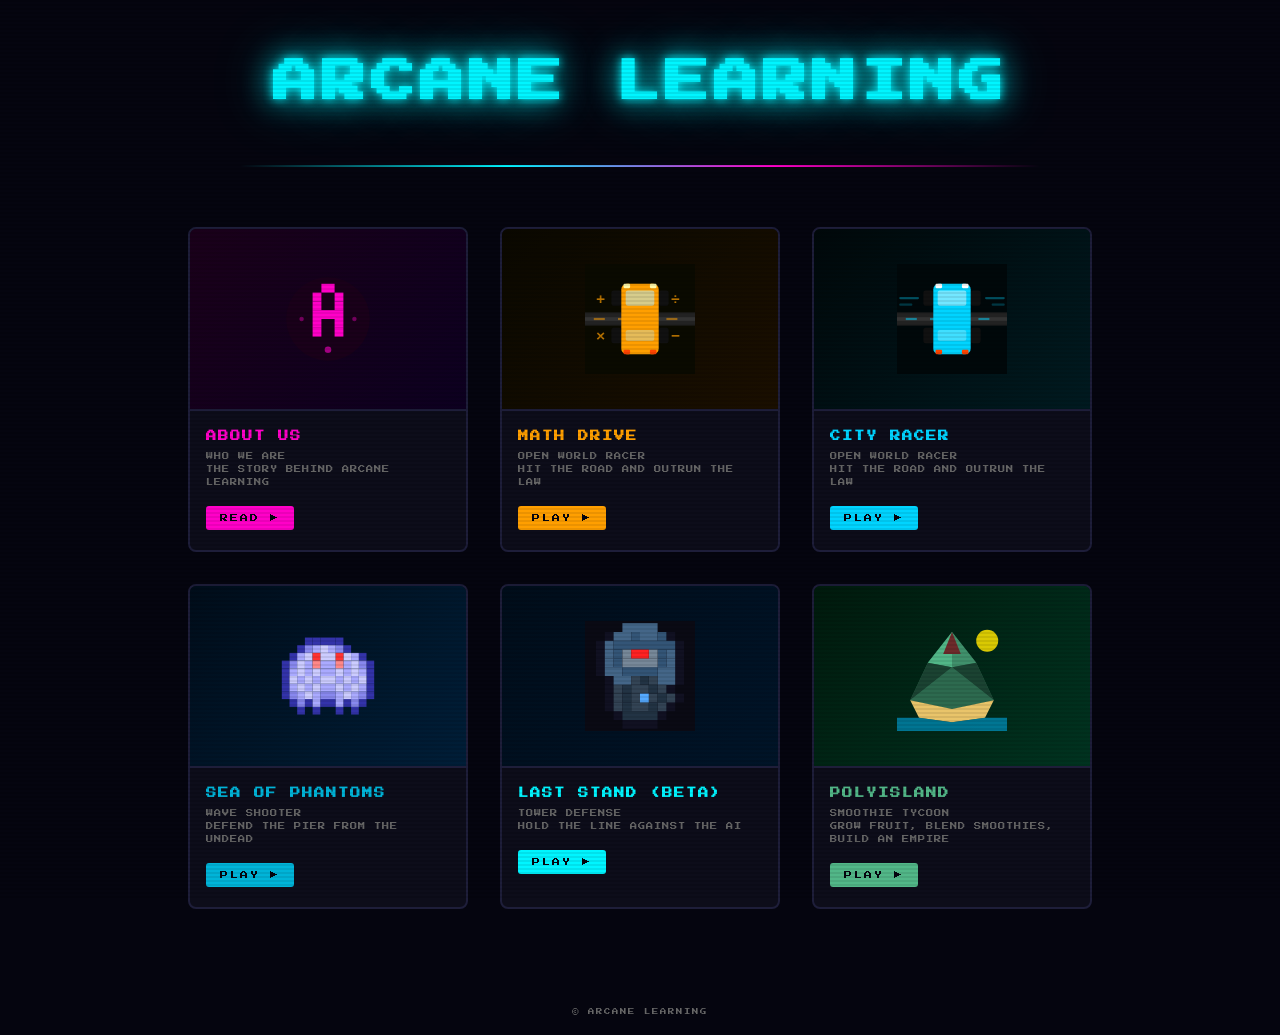
==== index.html @ df48f8d6 "Add City Racer duplicate at play/racer.html with cyan card on homepage Co-Authored-By: Claude Sonnet" ====
<!DOCTYPE html>
<html lang="en">
<head>
  <meta charset="UTF-8">
  <meta name="viewport" content="width=device-width, initial-scale=1.0">
  <title>Arcane Learning</title>
  <link rel="stylesheet" href="css/style.css">
</head>
<body>

  <header>
    <h1 class="site-title">ARCANE LEARNING</h1>
  </header>

  <div class="divider"></div>

  <main class="game-grid">

    <!-- About Us -->
    <a href="about/index.html" class="game-card about-us">
      <div class="card-icon">
        <svg viewBox="0 0 100 100" fill="none" xmlns="http://www.w3.org/2000/svg">
          <!-- star burst background -->
          <circle cx="50" cy="50" r="38" fill="#1a001a"/>
          <!-- pixel A icon -->
          <g fill="#ff00c8">
            <rect x="44" y="18" width="12" height="8"/>
            <rect x="36" y="26" width="8" height="8"/>
            <rect x="56" y="26" width="8" height="8"/>
            <rect x="36" y="34" width="8" height="8"/>
            <rect x="56" y="34" width="8" height="8"/>
            <rect x="36" y="42" width="28" height="8"/>
            <rect x="36" y="50" width="8" height="8"/>
            <rect x="56" y="50" width="8" height="8"/>
            <rect x="36" y="58" width="8" height="8"/>
            <rect x="56" y="58" width="8" height="8"/>
          </g>
          <!-- glow dots -->
          <circle cx="50" cy="78" r="3" fill="#ff00c8" opacity="0.6"/>
          <circle cx="26" cy="50" r="2" fill="#ff00c8" opacity="0.4"/>
          <circle cx="74" cy="50" r="2" fill="#ff00c8" opacity="0.4"/>
        </svg>
      </div>
      <div class="card-info">
        <h2 class="card-title">ABOUT US</h2>
        <p class="card-desc">WHO WE ARE<br>THE STORY BEHIND ARCANE LEARNING</p>
        <span class="play-btn">READ ▶</span>
      </div>
    </a>

    <!-- Math Drive -->
    <a href="ixl/math-drive.html" class="game-card math-drive">
      <div class="card-icon">
        <svg viewBox="0 0 100 100" fill="none" xmlns="http://www.w3.org/2000/svg">
          <!-- dark bg -->
          <rect width="100" height="100" fill="#0a0a00"/>
          <!-- road strip -->
          <rect x="0" y="44" width="100" height="12" fill="#222"/>
          <rect x="0" y="48" width="100" height="4" fill="#333"/>
          <!-- dashes -->
          <rect x="8"  y="49" width="10" height="2" fill="#ff9f00" opacity="0.5"/>
          <rect x="30" y="49" width="10" height="2" fill="#ff9f00" opacity="0.5"/>
          <rect x="52" y="49" width="10" height="2" fill="#ff9f00" opacity="0.5"/>
          <rect x="74" y="49" width="10" height="2" fill="#ff9f00" opacity="0.5"/>
          <!-- car shadow -->
          <rect x="37" y="22" width="28" height="52" rx="5" fill="black" opacity="0.3"/>
          <!-- wheels -->
          <rect x="24" y="24" width="9" height="14" rx="2" fill="#111"/>
          <rect x="67" y="24" width="9" height="14" rx="2" fill="#111"/>
          <rect x="24" y="58" width="9" height="14" rx="2" fill="#111"/>
          <rect x="67" y="58" width="9" height="14" rx="2" fill="#111"/>
          <!-- car body -->
          <rect x="33" y="18" width="34" height="64" rx="5" fill="#ff9f00"/>
          <!-- windshields -->
          <rect x="37" y="24" width="26" height="14" rx="2" fill="rgba(180,240,255,0.55)"/>
          <rect x="37" y="60" width="26" height="10" rx="2" fill="rgba(180,240,255,0.35)"/>
          <!-- headlights -->
          <rect x="35" y="18" width="6" height="4" rx="1" fill="#fff9aa"/>
          <rect x="59" y="18" width="6" height="4" rx="1" fill="#fff9aa"/>
          <!-- taillights -->
          <rect x="35" y="78" width="6" height="4" rx="1" fill="#ff4400"/>
          <rect x="59" y="78" width="6" height="4" rx="1" fill="#ff4400"/>
          <!-- math symbols -->
          <text x="10" y="36" font-size="14" fill="#ff9f00" opacity="0.7" font-family="monospace" font-weight="bold">+</text>
          <text x="78" y="36" font-size="14" fill="#ff9f00" opacity="0.7" font-family="monospace" font-weight="bold">÷</text>
          <text x="10" y="70" font-size="14" fill="#ff9f00" opacity="0.7" font-family="monospace" font-weight="bold">×</text>
          <text x="78" y="70" font-size="14" fill="#ff9f00" opacity="0.7" font-family="monospace" font-weight="bold">−</text>
        </svg>
      </div>
      <div class="card-info">
        <h2 class="card-title">MATH DRIVE</h2>
        <p class="card-desc">OPEN WORLD RACER<br>HIT THE ROAD AND OUTRUN THE LAW</p>
        <span class="play-btn">PLAY ▶</span>
      </div>
    </a>

    <!-- City Racer -->
    <a href="play/racer.html" class="game-card city-racer">
      <div class="card-icon">
        <svg viewBox="0 0 100 100" fill="none" xmlns="http://www.w3.org/2000/svg">
          <!-- dark bg -->
          <rect width="100" height="100" fill="#00080a"/>
          <!-- road strip -->
          <rect x="0" y="44" width="100" height="12" fill="#222"/>
          <rect x="0" y="48" width="100" height="4" fill="#333"/>
          <!-- dashes -->
          <rect x="8"  y="49" width="10" height="2" fill="#00d4ff" opacity="0.5"/>
          <rect x="30" y="49" width="10" height="2" fill="#00d4ff" opacity="0.5"/>
          <rect x="52" y="49" width="10" height="2" fill="#00d4ff" opacity="0.5"/>
          <rect x="74" y="49" width="10" height="2" fill="#00d4ff" opacity="0.5"/>
          <!-- car shadow -->
          <rect x="37" y="22" width="28" height="52" rx="5" fill="black" opacity="0.3"/>
          <!-- wheels -->
          <rect x="24" y="24" width="9" height="14" rx="2" fill="#111"/>
          <rect x="67" y="24" width="9" height="14" rx="2" fill="#111"/>
          <rect x="24" y="58" width="9" height="14" rx="2" fill="#111"/>
          <rect x="67" y="58" width="9" height="14" rx="2" fill="#111"/>
          <!-- car body -->
          <rect x="33" y="18" width="34" height="64" rx="5" fill="#00d4ff"/>
          <!-- windshields -->
          <rect x="37" y="24" width="26" height="14" rx="2" fill="rgba(255,255,255,0.45)"/>
          <rect x="37" y="60" width="26" height="10" rx="2" fill="rgba(255,255,255,0.25)"/>
          <!-- headlights -->
          <rect x="35" y="18" width="6" height="4" rx="1" fill="#ffffff"/>
          <rect x="59" y="18" width="6" height="4" rx="1" fill="#ffffff"/>
          <!-- taillights -->
          <rect x="35" y="78" width="6" height="4" rx="1" fill="#ff4400"/>
          <rect x="59" y="78" width="6" height="4" rx="1" fill="#ff4400"/>
          <!-- speed lines -->
          <rect x="2"  y="30" width="18" height="2" rx="1" fill="#00d4ff" opacity="0.35"/>
          <rect x="2"  y="36" width="12" height="2" rx="1" fill="#00d4ff" opacity="0.25"/>
          <rect x="80" y="30" width="18" height="2" rx="1" fill="#00d4ff" opacity="0.35"/>
          <rect x="86" y="36" width="12" height="2" rx="1" fill="#00d4ff" opacity="0.25"/>
        </svg>
      </div>
      <div class="card-info">
        <h2 class="card-title">CITY RACER</h2>
        <p class="card-desc">OPEN WORLD RACER<br>HIT THE ROAD AND OUTRUN THE LAW</p>
        <span class="play-btn">PLAY ▶</span>
      </div>
    </a>

    <!-- Sea of Phantoms -->
    <a href="games/sea-of-phantoms.html" class="game-card sea-of-phantoms">
      <div class="card-icon">
        <!-- PHANT pixel sprite from seaOfPhantoms.txt — 7px/pixel, origin (8,15) -->
        <svg viewBox="0 0 100 100" fill="none" xmlns="http://www.w3.org/2000/svg">
          <!-- GK #3333aa -->
          <g fill="#3333aa">
            <rect x="29" y="15" width="7" height="7"/><rect x="36" y="15" width="7" height="7"/><rect x="43" y="15" width="7" height="7"/><rect x="50" y="15" width="7" height="7"/><rect x="57" y="15" width="7" height="7"/>
            <rect x="22" y="22" width="7" height="7"/><rect x="64" y="22" width="7" height="7"/>
            <rect x="15" y="29" width="7" height="7"/><rect x="78" y="29" width="7" height="7"/>
            <rect x="8"  y="36" width="7" height="7"/><rect x="85" y="36" width="7" height="7"/>
            <rect x="8"  y="43" width="7" height="7"/><rect x="85" y="43" width="7" height="7"/>
            <rect x="8"  y="50" width="7" height="7"/><rect x="85" y="50" width="7" height="7"/>
            <rect x="8"  y="57" width="7" height="7"/><rect x="85" y="57" width="7" height="7"/>
            <rect x="8"  y="64" width="7" height="7"/><rect x="85" y="64" width="7" height="7"/>
            <rect x="15" y="71" width="7" height="7"/><rect x="29" y="71" width="7" height="7"/><rect x="43" y="71" width="7" height="7"/><rect x="50" y="71" width="7" height="7"/><rect x="64" y="71" width="7" height="7"/><rect x="78" y="71" width="7" height="7"/>
            <rect x="22" y="78" width="7" height="7"/><rect x="36" y="78" width="7" height="7"/><rect x="57" y="78" width="7" height="7"/><rect x="71" y="78" width="7" height="7"/>
          </g>
          <!-- GP #8888ee -->
          <g fill="#8888ee">
            <rect x="29" y="22" width="7" height="7"/><rect x="57" y="22" width="7" height="7"/>
            <rect x="15" y="36" width="7" height="7"/><rect x="78" y="36" width="7" height="7"/>
            <rect x="15" y="64" width="7" height="7"/><rect x="43" y="64" width="7" height="7"/><rect x="50" y="64" width="7" height="7"/><rect x="78" y="64" width="7" height="7"/>
            <rect x="22" y="71" width="7" height="7"/><rect x="71" y="71" width="7" height="7"/>
          </g>
          <!-- GP2 #aaaaff -->
          <g fill="#aaaaff">
            <rect x="36" y="22" width="7" height="7"/><rect x="50" y="22" width="7" height="7"/>
            <rect x="22" y="29" width="7" height="7"/><rect x="71" y="29" width="7" height="7"/>
            <rect x="29" y="36" width="7" height="7"/><rect x="43" y="36" width="7" height="7"/><rect x="50" y="36" width="7" height="7"/><rect x="64" y="36" width="7" height="7"/>
            <rect x="15" y="43" width="7" height="7"/><rect x="29" y="43" width="7" height="7"/><rect x="43" y="43" width="7" height="7"/><rect x="50" y="43" width="7" height="7"/><rect x="64" y="43" width="7" height="7"/><rect x="78" y="43" width="7" height="7"/>
            <rect x="22" y="50" width="7" height="7"/><rect x="36" y="50" width="7" height="7"/><rect x="57" y="50" width="7" height="7"/><rect x="71" y="50" width="7" height="7"/>
            <rect x="15" y="57" width="7" height="7"/><rect x="29" y="57" width="7" height="7"/><rect x="43" y="57" width="7" height="7"/><rect x="50" y="57" width="7" height="7"/><rect x="64" y="57" width="7" height="7"/><rect x="78" y="57" width="7" height="7"/>
            <rect x="22" y="64" width="7" height="7"/><rect x="36" y="64" width="7" height="7"/><rect x="57" y="64" width="7" height="7"/><rect x="71" y="64" width="7" height="7"/>
            <rect x="36" y="71" width="7" height="7"/><rect x="57" y="71" width="7" height="7"/>
          </g>
          <!-- GP3 #ccccff -->
          <g fill="#ccccff">
            <rect x="43" y="22" width="7" height="7"/>
            <rect x="29" y="29" width="7" height="7"/><rect x="43" y="29" width="7" height="7"/><rect x="50" y="29" width="7" height="7"/><rect x="64" y="29" width="7" height="7"/>
            <rect x="22" y="36" width="7" height="7"/><rect x="71" y="36" width="7" height="7"/>
            <rect x="22" y="43" width="7" height="7"/><rect x="36" y="43" width="7" height="7"/><rect x="57" y="43" width="7" height="7"/><rect x="71" y="43" width="7" height="7"/>
            <rect x="15" y="50" width="7" height="7"/><rect x="29" y="50" width="7" height="7"/><rect x="43" y="50" width="7" height="7"/><rect x="50" y="50" width="7" height="7"/><rect x="64" y="50" width="7" height="7"/><rect x="78" y="50" width="7" height="7"/>
            <rect x="22" y="57" width="7" height="7"/><rect x="36" y="57" width="7" height="7"/><rect x="57" y="57" width="7" height="7"/><rect x="71" y="57" width="7" height="7"/>
            <rect x="29" y="64" width="7" height="7"/><rect x="64" y="64" width="7" height="7"/>
          </g>
          <!-- GE #ff3333 (eyes) -->
          <g fill="#ff3333">
            <rect x="36" y="29" width="7" height="7"/><rect x="57" y="29" width="7" height="7"/>
          </g>
          <!-- GE2 #ff8888 (eye glow) -->
          <g fill="#ff8888">
            <rect x="36" y="36" width="7" height="7"/><rect x="57" y="36" width="7" height="7"/>
          </g>
        </svg>
      </div>
      <div class="card-info">
        <h2 class="card-title">SEA OF PHANTOMS</h2>
        <p class="card-desc">WAVE SHOOTER<br>DEFEND THE PIER FROM THE UNDEAD</p>
        <span class="play-btn">PLAY ▶</span>
      </div>
    </a>

    <!-- Last Stand -->
    <a href="games/last-stand.html" class="game-card last-stand">
      <div class="card-icon">
        <svg viewBox="0 0 100 100" fill="none" xmlns="http://www.w3.org/2000/svg">
          <rect width="100" height="100" fill="#0a0a14"/>
          <!-- grunt pixel art: 12x12 grid at 8px/pixel, origin (2,2) -->
          <!-- O: dark outline #111122 -->
          <rect x="18" y="10" width="8" height="8" fill="#111122"/>
          <rect x="74" y="10" width="8" height="8" fill="#111122"/>
          <rect x="10" y="18" width="8" height="8" fill="#111122"/>
          <rect x="82" y="18" width="8" height="8" fill="#111122"/>
          <rect x="10" y="26" width="8" height="8" fill="#111122"/>
          <rect x="82" y="26" width="8" height="8" fill="#111122"/>
          <rect x="10" y="34" width="8" height="8" fill="#111122"/>
          <rect x="82" y="34" width="8" height="8" fill="#111122"/>
          <rect x="10" y="42" width="8" height="8" fill="#111122"/>
          <rect x="82" y="42" width="8" height="8" fill="#111122"/>
          <rect x="18" y="50" width="8" height="8" fill="#111122"/>
          <rect x="82" y="50" width="8" height="8" fill="#111122"/>
          <rect x="18" y="58" width="8" height="8" fill="#111122"/>
          <rect x="74" y="58" width="8" height="8" fill="#111122"/>
          <rect x="18" y="66" width="8" height="8" fill="#111122"/>
          <rect x="82" y="66" width="8" height="8" fill="#111122"/>
          <rect x="18" y="74" width="8" height="8" fill="#111122"/>
          <rect x="74" y="74" width="8" height="8" fill="#111122"/>
          <rect x="26" y="82" width="8" height="8" fill="#111122"/>
          <rect x="66" y="82" width="8" height="8" fill="#111122"/>
          <rect x="34" y="90" width="32" height="8" fill="#111122"/>
          <!-- H: steel blue #446688 -->
          <rect x="34" y="2"  width="32" height="8" fill="#446688"/>
          <rect x="26" y="10" width="16" height="8" fill="#446688"/>
          <rect x="50" y="10" width="16" height="8" fill="#446688"/>
          <rect x="18" y="18" width="8"  height="8" fill="#446688"/>
          <rect x="18" y="26" width="8"  height="8" fill="#446688"/>
          <rect x="74" y="26" width="8"  height="8" fill="#446688"/>
          <rect x="18" y="34" width="8"  height="8" fill="#446688"/>
          <rect x="74" y="34" width="8"  height="8" fill="#446688"/>
          <rect x="18" y="42" width="16" height="8" fill="#446688"/>
          <rect x="66" y="42" width="16" height="8" fill="#446688"/>
          <rect x="26" y="50" width="16" height="8" fill="#446688"/>
          <rect x="66" y="50" width="16" height="8" fill="#446688"/>
          <!-- h: dark steel #335577 -->
          <rect x="42" y="10" width="8"  height="8" fill="#335577"/>
          <rect x="66" y="10" width="8"  height="8" fill="#335577"/>
          <rect x="26" y="18" width="56" height="8" fill="#335577"/>
          <rect x="26" y="26" width="8"  height="8" fill="#335577"/>
          <rect x="66" y="26" width="8"  height="8" fill="#335577"/>
          <rect x="26" y="34" width="8"  height="8" fill="#335577"/>
          <rect x="66" y="34" width="8"  height="8" fill="#335577"/>
          <rect x="34" y="42" width="32" height="8" fill="#335577"/>
          <!-- M: gray faceplate #778899 -->
          <rect x="34" y="26" width="8"  height="8" fill="#778899"/>
          <rect x="58" y="26" width="8"  height="8" fill="#778899"/>
          <rect x="34" y="34" width="32" height="8" fill="#778899"/>
          <!-- E: red eyes #ff2222 -->
          <rect x="42" y="26" width="16" height="8" fill="#ff2222"/>
          <!-- B: dark blue body #334455 -->
          <rect x="42" y="50" width="8"  height="8" fill="#334455"/>
          <rect x="58" y="50" width="8"  height="8" fill="#334455"/>
          <rect x="26" y="58" width="8"  height="8" fill="#334455"/>
          <rect x="42" y="58" width="16" height="8" fill="#334455"/>
          <rect x="66" y="58" width="8"  height="8" fill="#334455"/>
          <rect x="26" y="66" width="8"  height="8" fill="#334455"/>
          <rect x="42" y="66" width="8"  height="8" fill="#334455"/>
          <rect x="58" y="66" width="8"  height="8" fill="#334455"/>
          <rect x="74" y="66" width="8"  height="8" fill="#334455"/>
          <rect x="26" y="74" width="8"  height="8" fill="#334455"/>
          <rect x="42" y="74" width="16" height="8" fill="#334455"/>
          <rect x="66" y="74" width="8"  height="8" fill="#334455"/>
          <!-- b: darker blue #223344 -->
          <rect x="50" y="50" width="8"  height="8" fill="#223344"/>
          <rect x="34" y="58" width="8"  height="8" fill="#223344"/>
          <rect x="58" y="58" width="8"  height="8" fill="#223344"/>
          <rect x="34" y="66" width="8"  height="8" fill="#223344"/>
          <rect x="66" y="66" width="8"  height="8" fill="#223344"/>
          <rect x="34" y="74" width="8"  height="8" fill="#223344"/>
          <rect x="58" y="74" width="8"  height="8" fill="#223344"/>
          <rect x="34" y="82" width="32" height="8" fill="#223344"/>
          <!-- G: power core #55aaff -->
          <rect x="50" y="66" width="8"  height="8" fill="#55aaff"/>
        </svg>
      </div>
      <div class="card-info">
        <h2 class="card-title">LAST STAND (BETA)</h2>
        <p class="card-desc">TOWER DEFENSE<br>HOLD THE LINE AGAINST THE AI</p>
        <span class="play-btn">PLAY ▶</span>
      </div>
    </a>

    <!-- PolyIsland -->
    <a href="games/poly-island.html" class="game-card poly-island">
      <div class="card-icon">
        <svg viewBox="0 0 100 100" fill="none" xmlns="http://www.w3.org/2000/svg">
          <!-- low-poly island -->
          <polygon points="50,10 72,38 88,72 50,80 12,72 28,38" fill="#2d6a4f"/>
          <polygon points="50,10 72,38 50,42"                   fill="#40916c"/>
          <polygon points="50,10 28,38 50,42"                   fill="#52b788"/>
          <polygon points="28,38 50,42 12,72"                   fill="#1b4332"/>
          <polygon points="72,38 88,72 50,42"                   fill="#1b4332"/>
          <polygon points="50,42 88,72 50,80 12,72"             fill="#2d6a4f"/>
          <!-- beach ring -->
          <polygon points="50,80 12,72 20,88 50,92 80,88 88,72" fill="#e9c46a"/>
          <!-- water -->
          <polygon points="0,88 20,88 50,92 80,88 100,88 100,100 0,100" fill="#0096c7" opacity="0.7"/>
          <!-- volcano peak -->
          <polygon points="50,10 58,30 42,30"                   fill="#6d2b2b"/>
          <!-- sun -->
          <circle cx="82" cy="18" r="10" fill="#ffe600" opacity="0.85"/>
        </svg>
      </div>
      <div class="card-info">
        <h2 class="card-title">POLYISLAND</h2>
        <p class="card-desc">SMOOTHIE TYCOON<br>GROW FRUIT, BLEND SMOOTHIES, BUILD AN EMPIRE</p>
        <span class="play-btn">PLAY ▶</span>
      </div>
    </a>

  </main>

  <footer>
    <p>© ARCANE LEARNING</p>
  </footer>

</body>
</html>
---- css/style.css ----
@import url('https://fonts.googleapis.com/css2?family=Press+Start+2P&display=swap');

*, *::before, *::after { box-sizing: border-box; margin: 0; padding: 0; }

:root {
  --bg: #05050f;
  --card-bg: #0d0d1a;
  --card-border: #1e1e3a;
  --text: #d0d0ff;
  --dim: #666;
  --cyan: #00f5ff;
  --magenta: #ff00c8;
  --yellow: #ffe600;
}

body {
  background: var(--bg);
  color: var(--text);
  font-family: 'Press Start 2P', monospace;
  min-height: 100vh;
  overflow-x: hidden;
}

/* subtle scanline overlay */
body::after {
  content: '';
  position: fixed;
  inset: 0;
  background: repeating-linear-gradient(
    0deg,
    transparent,
    transparent 2px,
    rgba(0,0,0,0.08) 2px,
    rgba(0,0,0,0.08) 4px
  );
  pointer-events: none;
  z-index: 100;
}

/* ── HEADER ── */
header {
  text-align: center;
  padding: 60px 20px 40px;
}

.site-title {
  font-size: clamp(1.4rem, 4vw, 2.8rem);
  color: var(--cyan);
  text-shadow:
    0 0 10px var(--cyan),
    0 0 30px var(--cyan),
    0 0 60px rgba(0,245,255,0.4);
  letter-spacing: 4px;
  margin-bottom: 20px;
}

.site-subtitle {
  font-size: 0.6rem;
  color: var(--dim);
  letter-spacing: 6px;
  animation: blink 1.2s step-end infinite;
}

@keyframes blink {
  50% { opacity: 0; }
}

/* ── DIVIDER ── */
.divider {
  width: 80%;
  max-width: 800px;
  height: 2px;
  margin: 0 auto 60px;
  background: linear-gradient(90deg, transparent, var(--cyan), var(--magenta), transparent);
}

/* ── GAME GRID ── */
.game-grid {
  display: flex;
  flex-wrap: wrap;
  justify-content: center;
  gap: 32px;
  padding: 0 40px 80px;
  max-width: 1200px;
  margin: 0 auto;
}

/* ── GAME CARD ── */
.game-card {
  display: flex;
  flex-direction: column;
  width: 280px;
  border: 2px solid var(--card-border);
  border-radius: 8px;
  overflow: hidden;
  text-decoration: none;
  background: var(--card-bg);
  transition: transform 0.15s ease, border-color 0.15s ease, box-shadow 0.15s ease;
  cursor: pointer;
}

.game-card:hover {
  transform: translateY(-8px) scale(1.02);
}

/* per-game accent colors */
.game-card.about-us:hover        { border-color: #ff00c8; box-shadow: 0 0 24px rgba(255,0,200,0.4); }
.game-card.math-drive:hover      { border-color: #ff9f00; box-shadow: 0 0 24px rgba(255,159,0,0.4); }
.game-card.city-racer:hover      { border-color: #00d4ff; box-shadow: 0 0 24px rgba(0,212,255,0.4); }
.game-card.sea-of-phantoms:hover { border-color: #00b4d8; box-shadow: 0 0 24px rgba(0,180,216,0.4); }
.game-card.last-stand:hover      { border-color: #00f5ff; box-shadow: 0 0 24px rgba(0,245,255,0.4); }
.game-card.poly-island:hover     { border-color: #52b788; box-shadow: 0 0 24px rgba(82,183,136,0.4); }

/* ── CARD ICON ── */
.card-icon {
  width: 100%;
  height: 180px;
  display: flex;
  align-items: center;
  justify-content: center;
}

.about-us        .card-icon { background: linear-gradient(135deg, #1a001a, #0d0020); }
.math-drive      .card-icon { background: linear-gradient(135deg, #0a0800, #1a0f00); }
.city-racer      .card-icon { background: linear-gradient(135deg, #00080a, #001a20); }
.sea-of-phantoms .card-icon { background: linear-gradient(135deg, #000d1a, #001e38); }
.last-stand      .card-icon { background: linear-gradient(135deg, #000d1a, #001428); }
.poly-island     .card-icon { background: linear-gradient(135deg, #001a0d, #003320); }

.card-icon svg {
  width: 110px;
  height: 110px;
}

/* ── CARD INFO ── */
.card-info {
  padding: 20px 16px;
  display: flex;
  flex-direction: column;
  gap: 10px;
  border-top: 2px solid var(--card-border);
}

.card-title {
  font-size: 0.65rem;
  letter-spacing: 2px;
  color: #fff;
}

.about-us        .card-title { color: #ff00c8; }
.math-drive      .card-title { color: #ff9f00; }
.city-racer      .card-title { color: #00d4ff; }
.sea-of-phantoms .card-title { color: #00b4d8; }
.last-stand      .card-title { color: #00f5ff; }
.poly-island     .card-title { color: #52b788; }

.card-desc {
  font-size: 0.45rem;
  color: var(--dim);
  line-height: 1.8;
  letter-spacing: 1px;
}

.play-btn {
  display: inline-block;
  margin-top: 6px;
  padding: 8px 14px;
  font-size: 0.5rem;
  letter-spacing: 2px;
  color: var(--bg);
  border-radius: 3px;
  align-self: flex-start;
}

.about-us        .play-btn { background: #ff00c8; }
.math-drive      .play-btn { background: #ff9f00; }
.city-racer      .play-btn { background: #00d4ff; }
.sea-of-phantoms .play-btn { background: #00b4d8; }
.last-stand      .play-btn { background: #00f5ff; }
.poly-island     .play-btn { background: #52b788; }

.game-card:hover .play-btn {
  filter: brightness(1.15);
}

/* ── FOOTER ── */
footer {
  text-align: center;
  padding: 20px;
  font-size: 0.4rem;
  color: var(--dim);
  letter-spacing: 2px;
}

/* ── MOBILE ── */
@media (max-width: 600px) {
  header {
    padding: 30px 16px 20px;
  }

  .divider {
    margin-bottom: 30px;
  }

  .game-grid {
    padding: 0 16px 40px;
    gap: 16px;
  }

  .game-card {
    width: 100%;
  }
}
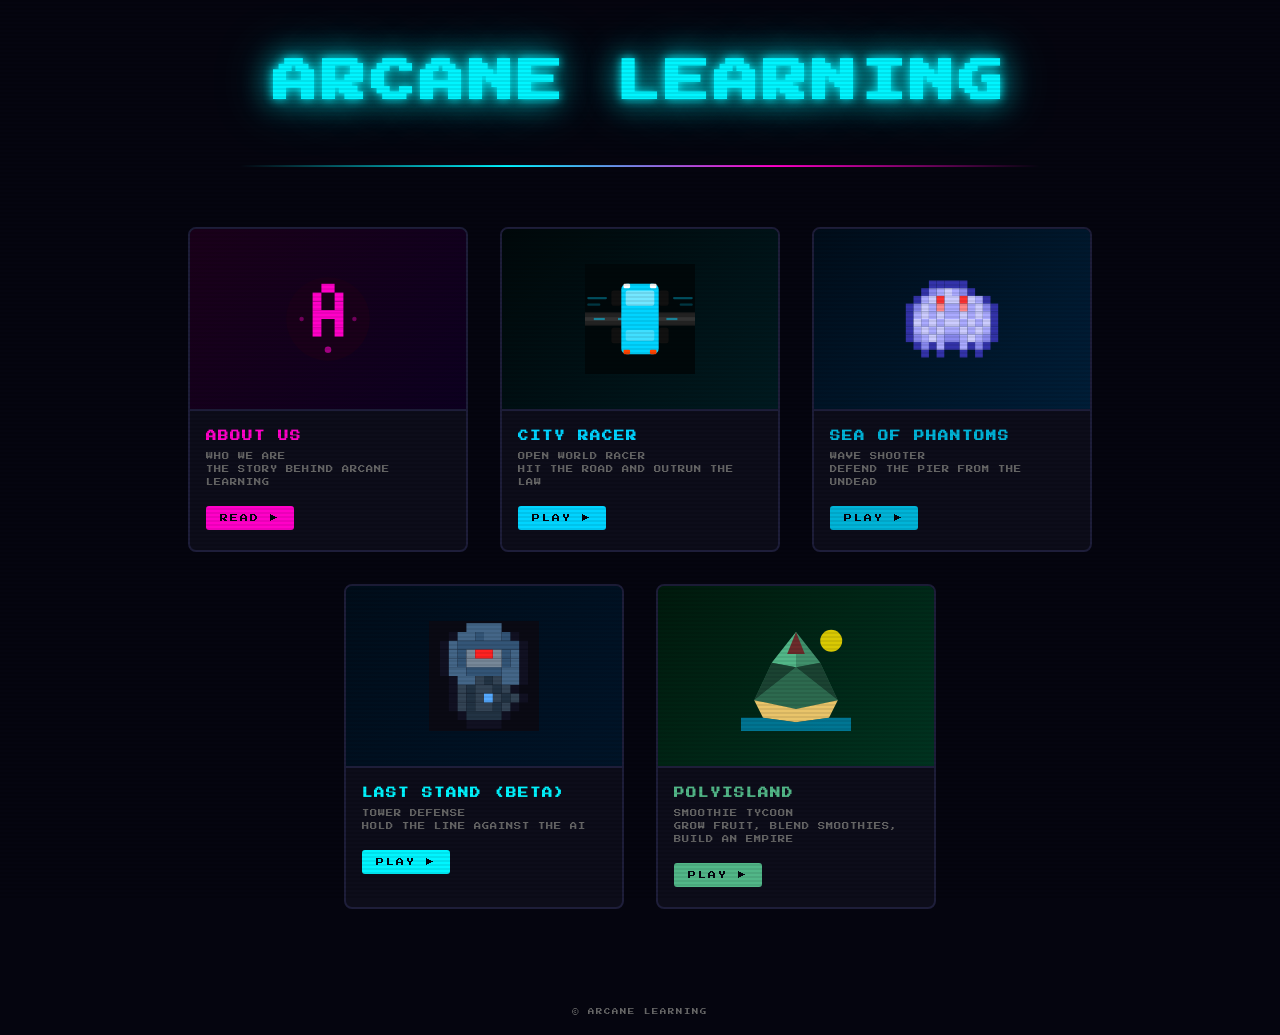
==== commit bc033ed3: "Remove Math Drive, note City Racer blocked by Linewize in About Us Co-Authored-By: Claude Sonnet 4.6" ====
--- a/index.html
+++ b/index.html
@@ -45,52 +45,6 @@
         <h2 class="card-title">ABOUT US</h2>
         <p class="card-desc">WHO WE ARE<br>THE STORY BEHIND ARCANE LEARNING</p>
         <span class="play-btn">READ ▶</span>
-      </div>
-    </a>
-
-    <!-- Math Drive -->
-    <a href="ixl/math-drive.html" class="game-card math-drive">
-      <div class="card-icon">
-        <svg viewBox="0 0 100 100" fill="none" xmlns="http://www.w3.org/2000/svg">
-          <!-- dark bg -->
-          <rect width="100" height="100" fill="#0a0a00"/>
-          <!-- road strip -->
-          <rect x="0" y="44" width="100" height="12" fill="#222"/>
-          <rect x="0" y="48" width="100" height="4" fill="#333"/>
-          <!-- dashes -->
-          <rect x="8"  y="49" width="10" height="2" fill="#ff9f00" opacity="0.5"/>
-          <rect x="30" y="49" width="10" height="2" fill="#ff9f00" opacity="0.5"/>
-          <rect x="52" y="49" width="10" height="2" fill="#ff9f00" opacity="0.5"/>
-          <rect x="74" y="49" width="10" height="2" fill="#ff9f00" opacity="0.5"/>
-          <!-- car shadow -->
-          <rect x="37" y="22" width="28" height="52" rx="5" fill="black" opacity="0.3"/>
-          <!-- wheels -->
-          <rect x="24" y="24" width="9" height="14" rx="2" fill="#111"/>
-          <rect x="67" y="24" width="9" height="14" rx="2" fill="#111"/>
-          <rect x="24" y="58" width="9" height="14" rx="2" fill="#111"/>
-          <rect x="67" y="58" width="9" height="14" rx="2" fill="#111"/>
-          <!-- car body -->
-          <rect x="33" y="18" width="34" height="64" rx="5" fill="#ff9f00"/>
-          <!-- windshields -->
-          <rect x="37" y="24" width="26" height="14" rx="2" fill="rgba(180,240,255,0.55)"/>
-          <rect x="37" y="60" width="26" height="10" rx="2" fill="rgba(180,240,255,0.35)"/>
-          <!-- headlights -->
-          <rect x="35" y="18" width="6" height="4" rx="1" fill="#fff9aa"/>
-          <rect x="59" y="18" width="6" height="4" rx="1" fill="#fff9aa"/>
-          <!-- taillights -->
-          <rect x="35" y="78" width="6" height="4" rx="1" fill="#ff4400"/>
-          <rect x="59" y="78" width="6" height="4" rx="1" fill="#ff4400"/>
-          <!-- math symbols -->
-          <text x="10" y="36" font-size="14" fill="#ff9f00" opacity="0.7" font-family="monospace" font-weight="bold">+</text>
-          <text x="78" y="36" font-size="14" fill="#ff9f00" opacity="0.7" font-family="monospace" font-weight="bold">÷</text>
-          <text x="10" y="70" font-size="14" fill="#ff9f00" opacity="0.7" font-family="monospace" font-weight="bold">×</text>
-          <text x="78" y="70" font-size="14" fill="#ff9f00" opacity="0.7" font-family="monospace" font-weight="bold">−</text>
-        </svg>
-      </div>
-      <div class="card-info">
-        <h2 class="card-title">MATH DRIVE</h2>
-        <p class="card-desc">OPEN WORLD RACER<br>HIT THE ROAD AND OUTRUN THE LAW</p>
-        <span class="play-btn">PLAY ▶</span>
       </div>
     </a>
 
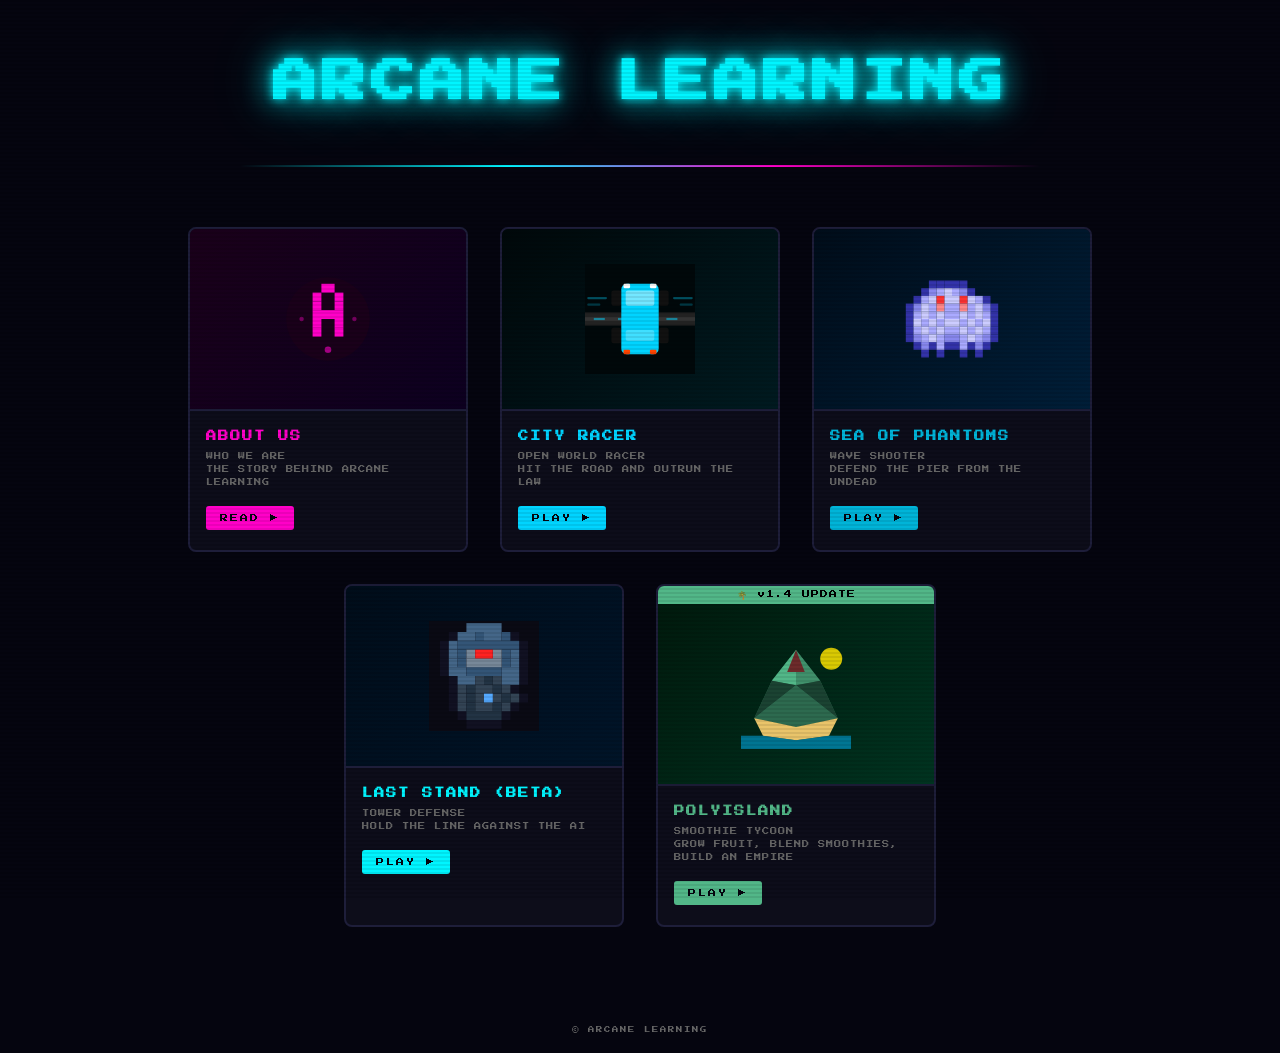
==== commit f9f3eedb: "Add v1.4 update badge to PolyIsland card on homepage Co-Authored-By: Claude Sonnet 4.6 <noreply@anth" ====
--- a/index.html
+++ b/index.html
@@ -248,6 +248,7 @@
 
     <!-- PolyIsland -->
     <a href="games/poly-island.html" class="game-card poly-island">
+      <div class="update-badge">🌴 v1.4 UPDATE</div>
       <div class="card-icon">
         <svg viewBox="0 0 100 100" fill="none" xmlns="http://www.w3.org/2000/svg">
           <!-- low-poly island -->
--- a/css/style.css
+++ b/css/style.css
@@ -111,6 +111,19 @@
 .game-card.last-stand:hover      { border-color: #00f5ff; box-shadow: 0 0 24px rgba(0,245,255,0.4); }
 .game-card.poly-island:hover     { border-color: #52b788; box-shadow: 0 0 24px rgba(82,183,136,0.4); }
 
+/* ── UPDATE BADGE ── */
+.update-badge {
+  background: #52b788; color: #000;
+  font-family: 'Press Start 2P', monospace; font-size: 8px;
+  padding: 4px 10px; text-align: center;
+  letter-spacing: 1px; border-radius: 4px 4px 0 0;
+  animation: badge-pulse 2s ease-in-out infinite;
+}
+@keyframes badge-pulse {
+  0%, 100% { background: #52b788; }
+  50% { background: #74c69d; }
+}
+
 /* ── CARD ICON ── */
 .card-icon {
   width: 100%;
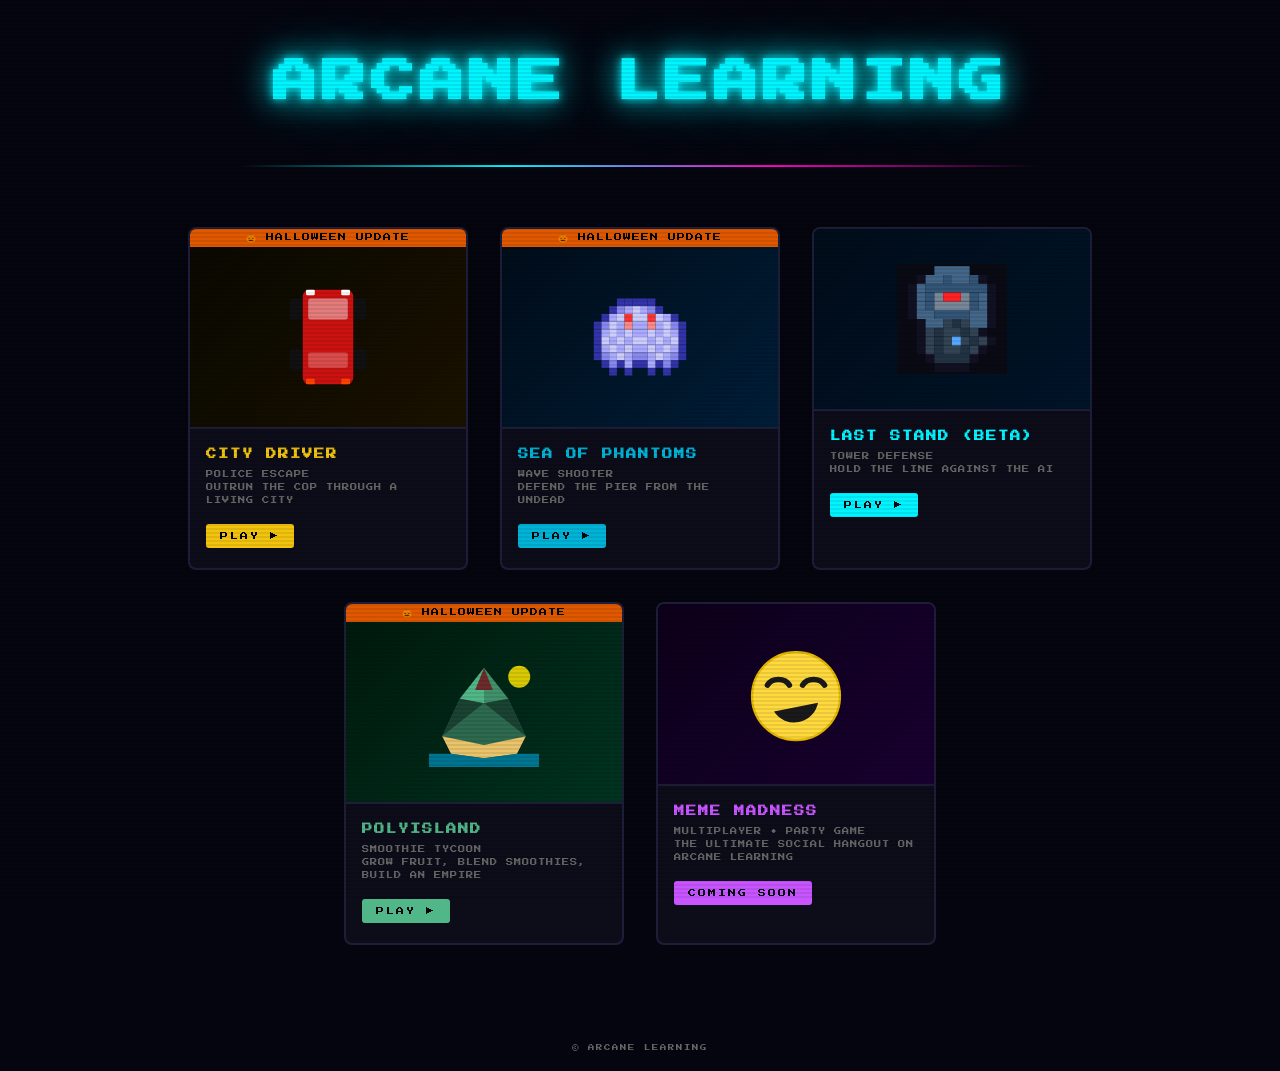
==== commit 4671622d: "Halloween update: City Driver, PolyIsland, Sea of Phantoms, racer - Add City Driver game (games/city" ====
--- a/index.html
+++ b/index.html
@@ -16,86 +16,34 @@
 
   <main class="game-grid">
 
-    <!-- About Us -->
-    <a href="about/index.html" class="game-card about-us">
-      <div class="card-icon">
-        <svg viewBox="0 0 100 100" fill="none" xmlns="http://www.w3.org/2000/svg">
-          <!-- star burst background -->
-          <circle cx="50" cy="50" r="38" fill="#1a001a"/>
-          <!-- pixel A icon -->
-          <g fill="#ff00c8">
-            <rect x="44" y="18" width="12" height="8"/>
-            <rect x="36" y="26" width="8" height="8"/>
-            <rect x="56" y="26" width="8" height="8"/>
-            <rect x="36" y="34" width="8" height="8"/>
-            <rect x="56" y="34" width="8" height="8"/>
-            <rect x="36" y="42" width="28" height="8"/>
-            <rect x="36" y="50" width="8" height="8"/>
-            <rect x="56" y="50" width="8" height="8"/>
-            <rect x="36" y="58" width="8" height="8"/>
-            <rect x="56" y="58" width="8" height="8"/>
-          </g>
-          <!-- glow dots -->
-          <circle cx="50" cy="78" r="3" fill="#ff00c8" opacity="0.6"/>
-          <circle cx="26" cy="50" r="2" fill="#ff00c8" opacity="0.4"/>
-          <circle cx="74" cy="50" r="2" fill="#ff00c8" opacity="0.4"/>
-        </svg>
-      </div>
-      <div class="card-info">
-        <h2 class="card-title">ABOUT US</h2>
-        <p class="card-desc">WHO WE ARE<br>THE STORY BEHIND ARCANE LEARNING</p>
-        <span class="play-btn">READ ▶</span>
-      </div>
-    </a>
-
-    <!-- City Racer -->
-    <a href="play/racer.html" class="game-card city-racer">
-      <div class="card-icon">
-        <svg viewBox="0 0 100 100" fill="none" xmlns="http://www.w3.org/2000/svg">
-          <!-- dark bg -->
-          <rect width="100" height="100" fill="#00080a"/>
-          <!-- road strip -->
-          <rect x="0" y="44" width="100" height="12" fill="#222"/>
-          <rect x="0" y="48" width="100" height="4" fill="#333"/>
-          <!-- dashes -->
-          <rect x="8"  y="49" width="10" height="2" fill="#00d4ff" opacity="0.5"/>
-          <rect x="30" y="49" width="10" height="2" fill="#00d4ff" opacity="0.5"/>
-          <rect x="52" y="49" width="10" height="2" fill="#00d4ff" opacity="0.5"/>
-          <rect x="74" y="49" width="10" height="2" fill="#00d4ff" opacity="0.5"/>
-          <!-- car shadow -->
-          <rect x="37" y="22" width="28" height="52" rx="5" fill="black" opacity="0.3"/>
-          <!-- wheels -->
-          <rect x="24" y="24" width="9" height="14" rx="2" fill="#111"/>
-          <rect x="67" y="24" width="9" height="14" rx="2" fill="#111"/>
-          <rect x="24" y="58" width="9" height="14" rx="2" fill="#111"/>
-          <rect x="67" y="58" width="9" height="14" rx="2" fill="#111"/>
-          <!-- car body -->
-          <rect x="33" y="18" width="34" height="64" rx="5" fill="#00d4ff"/>
-          <!-- windshields -->
-          <rect x="37" y="24" width="26" height="14" rx="2" fill="rgba(255,255,255,0.45)"/>
-          <rect x="37" y="60" width="26" height="10" rx="2" fill="rgba(255,255,255,0.25)"/>
-          <!-- headlights -->
-          <rect x="35" y="18" width="6" height="4" rx="1" fill="#ffffff"/>
-          <rect x="59" y="18" width="6" height="4" rx="1" fill="#ffffff"/>
-          <!-- taillights -->
-          <rect x="35" y="78" width="6" height="4" rx="1" fill="#ff4400"/>
-          <rect x="59" y="78" width="6" height="4" rx="1" fill="#ff4400"/>
-          <!-- speed lines -->
-          <rect x="2"  y="30" width="18" height="2" rx="1" fill="#00d4ff" opacity="0.35"/>
-          <rect x="2"  y="36" width="12" height="2" rx="1" fill="#00d4ff" opacity="0.25"/>
-          <rect x="80" y="30" width="18" height="2" rx="1" fill="#00d4ff" opacity="0.35"/>
-          <rect x="86" y="36" width="12" height="2" rx="1" fill="#00d4ff" opacity="0.25"/>
-        </svg>
-      </div>
-      <div class="card-info">
-        <h2 class="card-title">CITY RACER</h2>
-        <p class="card-desc">OPEN WORLD RACER<br>HIT THE ROAD AND OUTRUN THE LAW</p>
+    <!-- City Driver -->
+    <a href="play/racer.html" class="game-card city-driver">
+      <div class="halloween-badge">🎃 HALLOWEEN UPDATE</div>
+      <div class="card-icon">
+        <svg viewBox="0 0 100 100" fill="none" xmlns="http://www.w3.org/2000/svg">
+          <rect x="15" y="15" width="12" height="19" rx="2" fill="#111"/>
+          <rect x="73" y="15" width="12" height="19" rx="2" fill="#111"/>
+          <rect x="15" y="61" width="12" height="19" rx="2" fill="#111"/>
+          <rect x="73" y="61" width="12" height="19" rx="2" fill="#111"/>
+          <rect x="27" y="7"  width="46" height="86" rx="6" fill="#cc1111"/>
+          <rect x="32" y="15" width="36" height="19" rx="2" fill="rgba(255,255,255,0.45)"/>
+          <rect x="32" y="64" width="36" height="14" rx="2" fill="rgba(255,255,255,0.25)"/>
+          <rect x="30" y="7"  width="8"  height="5"  rx="1" fill="#ffffff"/>
+          <rect x="62" y="7"  width="8"  height="5"  rx="1" fill="#ffffff"/>
+          <rect x="30" y="88" width="8"  height="5"  rx="1" fill="#ff4400"/>
+          <rect x="62" y="88" width="8"  height="5"  rx="1" fill="#ff4400"/>
+        </svg>
+      </div>
+      <div class="card-info">
+        <h2 class="card-title">CITY DRIVER</h2>
+        <p class="card-desc">POLICE ESCAPE<br>OUTRUN THE COP THROUGH A LIVING CITY</p>
         <span class="play-btn">PLAY ▶</span>
       </div>
     </a>
 
     <!-- Sea of Phantoms -->
     <a href="games/sea-of-phantoms.html" class="game-card sea-of-phantoms">
+      <div class="halloween-badge">🎃 HALLOWEEN UPDATE</div>
       <div class="card-icon">
         <!-- PHANT pixel sprite from seaOfPhantoms.txt — 7px/pixel, origin (8,15) -->
         <svg viewBox="0 0 100 100" fill="none" xmlns="http://www.w3.org/2000/svg">
@@ -248,7 +196,7 @@
 
     <!-- PolyIsland -->
     <a href="games/poly-island.html" class="game-card poly-island">
-      <div class="update-badge">🌴 v1.4 UPDATE</div>
+      <div class="halloween-badge">🎃 HALLOWEEN UPDATE</div>
       <div class="card-icon">
         <svg viewBox="0 0 100 100" fill="none" xmlns="http://www.w3.org/2000/svg">
           <!-- low-poly island -->
@@ -275,6 +223,28 @@
       </div>
     </a>
 
+
+    <!-- Meme Madness -->
+    <div class="game-card meme-madness">
+      <div class="card-icon">
+        <svg viewBox="0 0 100 100" fill="none" xmlns="http://www.w3.org/2000/svg">
+          <circle cx="50" cy="52" r="40" fill="#ffd93d"/>
+          <circle cx="50" cy="52" r="40" fill="none" stroke="#e6b800" stroke-width="2"/>
+          <!-- left arc eye -->
+          <path d="M 24,42 A 11,9 0 0 1 44,42" fill="none" stroke="#1a1a1a" stroke-width="5" stroke-linecap="round"/>
+          <!-- right arc eye -->
+          <path d="M 56,42 A 11,9 0 0 1 76,42" fill="none" stroke="#1a1a1a" stroke-width="5" stroke-linecap="round"/>
+          <!-- tilted mouth -->
+          <path d="M 30,66 A 22,22 0 0 0 70,58 Z" fill="#1a1a1a"/>
+        </svg>
+      </div>
+      <div class="card-info">
+        <h2 class="card-title">MEME MADNESS</h2>
+        <p class="card-desc">MULTIPLAYER • PARTY GAME<br>THE ULTIMATE SOCIAL HANGOUT ON ARCANE LEARNING</p>
+        <span class="play-btn">COMING SOON</span>
+      </div>
+    </div>
+
   </main>
 
   <footer>
--- a/css/style.css
+++ b/css/style.css
@@ -108,8 +108,10 @@
 .game-card.math-drive:hover      { border-color: #ff9f00; box-shadow: 0 0 24px rgba(255,159,0,0.4); }
 .game-card.city-racer:hover      { border-color: #00d4ff; box-shadow: 0 0 24px rgba(0,212,255,0.4); }
 .game-card.sea-of-phantoms:hover { border-color: #00b4d8; box-shadow: 0 0 24px rgba(0,180,216,0.4); }
+.game-card.city-driver:hover     { border-color: #f1c40f; box-shadow: 0 0 24px rgba(241,196,15,0.4); }
 .game-card.last-stand:hover      { border-color: #00f5ff; box-shadow: 0 0 24px rgba(0,245,255,0.4); }
 .game-card.poly-island:hover     { border-color: #52b788; box-shadow: 0 0 24px rgba(82,183,136,0.4); }
+.game-card.meme-madness:hover    { border-color: #c855ff; box-shadow: 0 0 24px rgba(200,85,255,0.4); }
 
 /* ── UPDATE BADGE ── */
 .update-badge {
@@ -123,6 +125,17 @@
   0%, 100% { background: #52b788; }
   50% { background: #74c69d; }
 }
+.halloween-badge {
+  background: #e05800; color: #000;
+  font-family: 'Press Start 2P', monospace; font-size: 8px;
+  padding: 4px 10px; text-align: center;
+  letter-spacing: 1px; border-radius: 4px 4px 0 0;
+  animation: halloween-pulse 2s ease-in-out infinite;
+}
+@keyframes halloween-pulse {
+  0%, 100% { background: #e05800; }
+  50% { background: #f57020; }
+}
 
 /* ── CARD ICON ── */
 .card-icon {
@@ -135,10 +148,12 @@
 
 .about-us        .card-icon { background: linear-gradient(135deg, #1a001a, #0d0020); }
 .math-drive      .card-icon { background: linear-gradient(135deg, #0a0800, #1a0f00); }
+.city-driver     .card-icon { background: linear-gradient(135deg, #0a0800, #1a1200); }
 .city-racer      .card-icon { background: linear-gradient(135deg, #00080a, #001a20); }
 .sea-of-phantoms .card-icon { background: linear-gradient(135deg, #000d1a, #001e38); }
 .last-stand      .card-icon { background: linear-gradient(135deg, #000d1a, #001428); }
 .poly-island     .card-icon { background: linear-gradient(135deg, #001a0d, #003320); }
+.meme-madness    .card-icon { background: linear-gradient(135deg, #0d001a, #180030); }
 
 .card-icon svg {
   width: 110px;
@@ -162,10 +177,12 @@
 
 .about-us        .card-title { color: #ff00c8; }
 .math-drive      .card-title { color: #ff9f00; }
+.city-driver     .card-title { color: #f1c40f; }
 .city-racer      .card-title { color: #00d4ff; }
 .sea-of-phantoms .card-title { color: #00b4d8; }
 .last-stand      .card-title { color: #00f5ff; }
 .poly-island     .card-title { color: #52b788; }
+.meme-madness    .card-title { color: #c855ff; }
 
 .card-desc {
   font-size: 0.45rem;
@@ -187,10 +204,12 @@
 
 .about-us        .play-btn { background: #ff00c8; }
 .math-drive      .play-btn { background: #ff9f00; }
+.city-driver     .play-btn { background: #f1c40f; color: #000; }
 .city-racer      .play-btn { background: #00d4ff; }
 .sea-of-phantoms .play-btn { background: #00b4d8; }
 .last-stand      .play-btn { background: #00f5ff; }
 .poly-island     .play-btn { background: #52b788; }
+.meme-madness    .play-btn { background: #c855ff; }
 
 .game-card:hover .play-btn {
   filter: brightness(1.15);
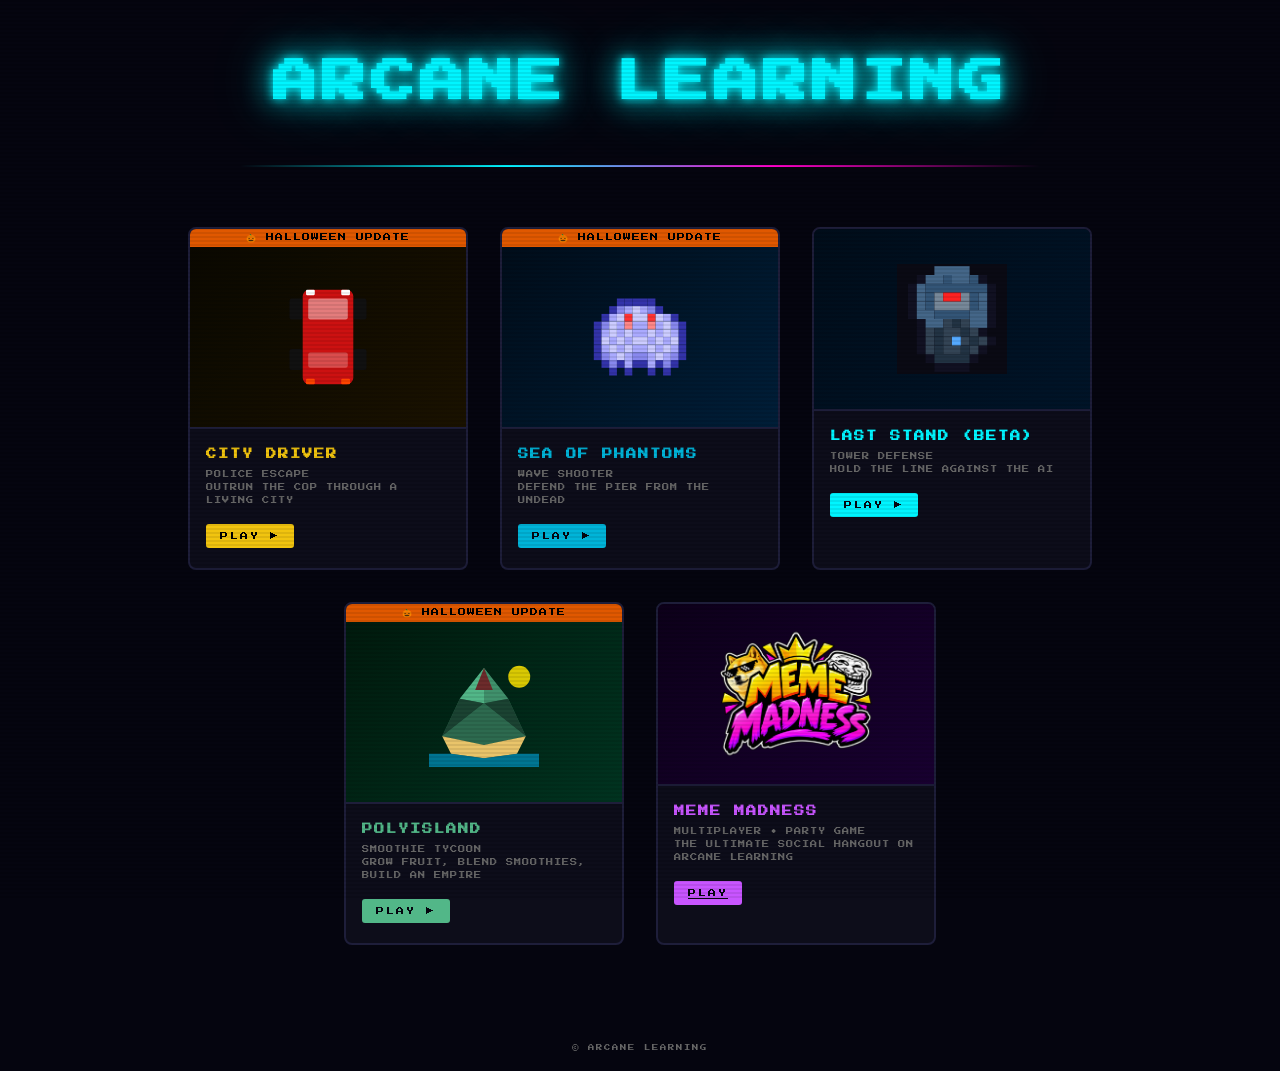
==== commit 140e245e: "Add Meme Madness game with cat pack and UI improvements - Add Meme Madness party game (meme picker +" ====
--- a/index.html
+++ b/index.html
@@ -227,21 +227,12 @@
     <!-- Meme Madness -->
     <div class="game-card meme-madness">
       <div class="card-icon">
-        <svg viewBox="0 0 100 100" fill="none" xmlns="http://www.w3.org/2000/svg">
-          <circle cx="50" cy="52" r="40" fill="#ffd93d"/>
-          <circle cx="50" cy="52" r="40" fill="none" stroke="#e6b800" stroke-width="2"/>
-          <!-- left arc eye -->
-          <path d="M 24,42 A 11,9 0 0 1 44,42" fill="none" stroke="#1a1a1a" stroke-width="5" stroke-linecap="round"/>
-          <!-- right arc eye -->
-          <path d="M 56,42 A 11,9 0 0 1 76,42" fill="none" stroke="#1a1a1a" stroke-width="5" stroke-linecap="round"/>
-          <!-- tilted mouth -->
-          <path d="M 30,66 A 22,22 0 0 0 70,58 Z" fill="#1a1a1a"/>
-        </svg>
+        <img src="images/meme-madness-logo.png" alt="Meme Madness" style="width:85%;height:85%;object-fit:contain;margin:auto;display:block;" />
       </div>
       <div class="card-info">
         <h2 class="card-title">MEME MADNESS</h2>
         <p class="card-desc">MULTIPLAYER • PARTY GAME<br>THE ULTIMATE SOCIAL HANGOUT ON ARCANE LEARNING</p>
-        <span class="play-btn">COMING SOON</span>
+        <a href="games/meme-madness/index.html" class="play-btn">PLAY</a>
       </div>
     </div>
 
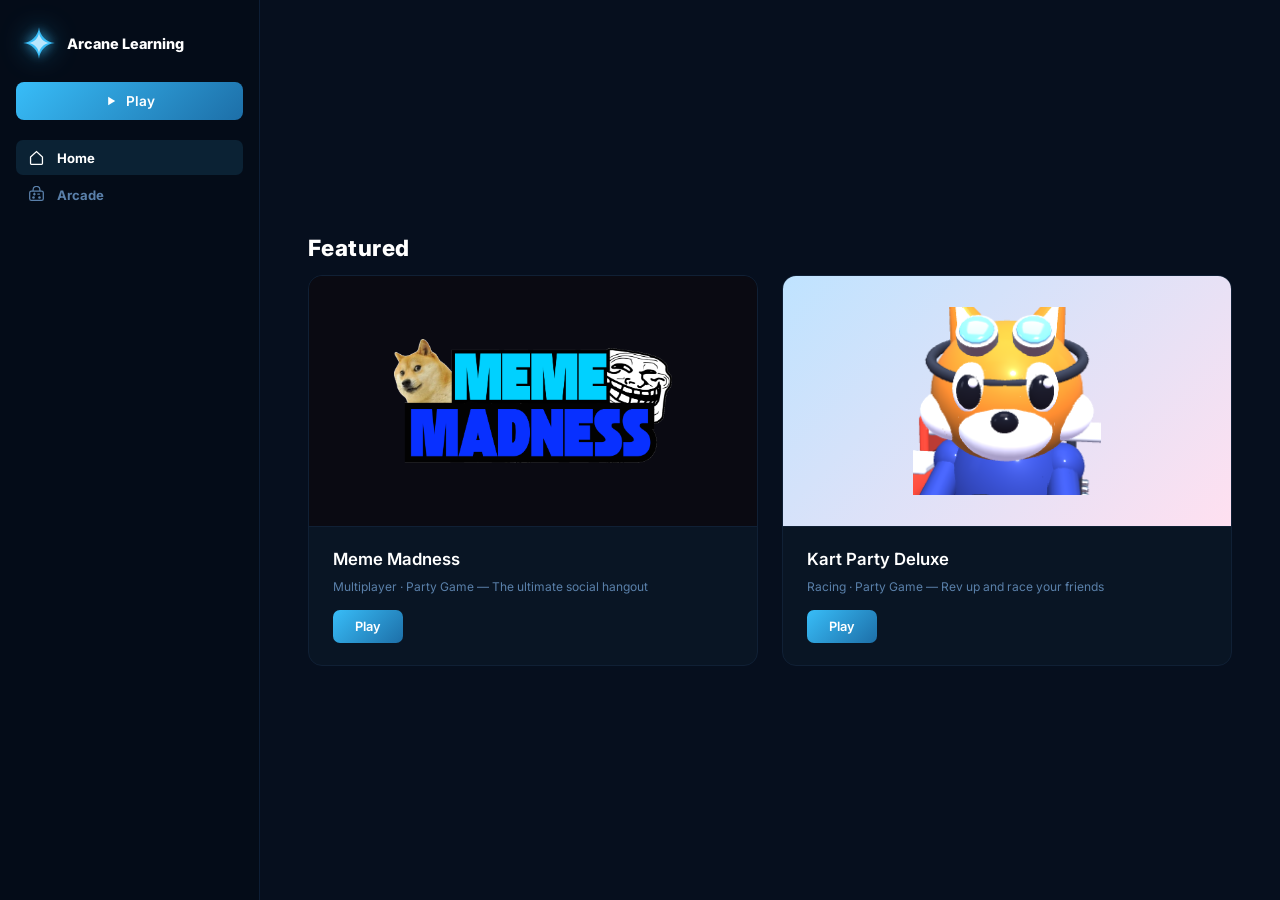
==== commit 7f0fe3f7: "Redesign home screen with minimalist sidebar layout and add Kart Party Deluxe - New sidebar nav with" ====
--- a/index.html
+++ b/index.html
@@ -8,239 +8,70 @@
 </head>
 <body>
 
-  <header>
-    <h1 class="site-title">ARCANE LEARNING</h1>
-  </header>
+  <nav class="sidebar">
+    <div class="sidebar-logo">
+      <svg viewBox="0 0 24 24" fill="none" xmlns="http://www.w3.org/2000/svg">
+        <path d="M12 2 C11.6 7.2 7.2 11.6 2 12 C7.2 12.4 11.6 16.8 12 22 C12.4 16.8 16.8 12.4 22 12 C16.8 11.6 12.4 7.2 12 2Z" fill="#38bdf8"/>
+        <path d="M12 5 C11.8 8.8 8.8 11.8 5 12 C8.8 12.2 11.8 15.2 12 19 C12.2 15.2 15.2 12.2 19 12 C15.2 11.8 12.2 8.8 12 5Z" fill="#bae6fd"/>
+      </svg>
+      Arcane Learning
+    </div>
 
-  <div class="divider"></div>
-
-  <main class="game-grid">
-
-    <!-- City Driver -->
-    <a href="play/racer.html" class="game-card city-driver">
-      <div class="halloween-badge">🎃 HALLOWEEN UPDATE</div>
-      <div class="card-icon">
-        <svg viewBox="0 0 100 100" fill="none" xmlns="http://www.w3.org/2000/svg">
-          <rect x="15" y="15" width="12" height="19" rx="2" fill="#111"/>
-          <rect x="73" y="15" width="12" height="19" rx="2" fill="#111"/>
-          <rect x="15" y="61" width="12" height="19" rx="2" fill="#111"/>
-          <rect x="73" y="61" width="12" height="19" rx="2" fill="#111"/>
-          <rect x="27" y="7"  width="46" height="86" rx="6" fill="#cc1111"/>
-          <rect x="32" y="15" width="36" height="19" rx="2" fill="rgba(255,255,255,0.45)"/>
-          <rect x="32" y="64" width="36" height="14" rx="2" fill="rgba(255,255,255,0.25)"/>
-          <rect x="30" y="7"  width="8"  height="5"  rx="1" fill="#ffffff"/>
-          <rect x="62" y="7"  width="8"  height="5"  rx="1" fill="#ffffff"/>
-          <rect x="30" y="88" width="8"  height="5"  rx="1" fill="#ff4400"/>
-          <rect x="62" y="88" width="8"  height="5"  rx="1" fill="#ff4400"/>
-        </svg>
-      </div>
-      <div class="card-info">
-        <h2 class="card-title">CITY DRIVER</h2>
-        <p class="card-desc">POLICE ESCAPE<br>OUTRUN THE COP THROUGH A LIVING CITY</p>
-        <span class="play-btn">PLAY ▶</span>
-      </div>
+    <a href="games/meme-madness/index.html" class="sidebar-play">
+      <svg viewBox="0 0 20 20" fill="currentColor">
+        <polygon points="6,4 16,10 6,16"/>
+      </svg>
+      Play
     </a>
 
-    <!-- Sea of Phantoms -->
-    <a href="games/sea-of-phantoms.html" class="game-card sea-of-phantoms">
-      <div class="halloween-badge">🎃 HALLOWEEN UPDATE</div>
-      <div class="card-icon">
-        <!-- PHANT pixel sprite from seaOfPhantoms.txt — 7px/pixel, origin (8,15) -->
-        <svg viewBox="0 0 100 100" fill="none" xmlns="http://www.w3.org/2000/svg">
-          <!-- GK #3333aa -->
-          <g fill="#3333aa">
-            <rect x="29" y="15" width="7" height="7"/><rect x="36" y="15" width="7" height="7"/><rect x="43" y="15" width="7" height="7"/><rect x="50" y="15" width="7" height="7"/><rect x="57" y="15" width="7" height="7"/>
-            <rect x="22" y="22" width="7" height="7"/><rect x="64" y="22" width="7" height="7"/>
-            <rect x="15" y="29" width="7" height="7"/><rect x="78" y="29" width="7" height="7"/>
-            <rect x="8"  y="36" width="7" height="7"/><rect x="85" y="36" width="7" height="7"/>
-            <rect x="8"  y="43" width="7" height="7"/><rect x="85" y="43" width="7" height="7"/>
-            <rect x="8"  y="50" width="7" height="7"/><rect x="85" y="50" width="7" height="7"/>
-            <rect x="8"  y="57" width="7" height="7"/><rect x="85" y="57" width="7" height="7"/>
-            <rect x="8"  y="64" width="7" height="7"/><rect x="85" y="64" width="7" height="7"/>
-            <rect x="15" y="71" width="7" height="7"/><rect x="29" y="71" width="7" height="7"/><rect x="43" y="71" width="7" height="7"/><rect x="50" y="71" width="7" height="7"/><rect x="64" y="71" width="7" height="7"/><rect x="78" y="71" width="7" height="7"/>
-            <rect x="22" y="78" width="7" height="7"/><rect x="36" y="78" width="7" height="7"/><rect x="57" y="78" width="7" height="7"/><rect x="71" y="78" width="7" height="7"/>
-          </g>
-          <!-- GP #8888ee -->
-          <g fill="#8888ee">
-            <rect x="29" y="22" width="7" height="7"/><rect x="57" y="22" width="7" height="7"/>
-            <rect x="15" y="36" width="7" height="7"/><rect x="78" y="36" width="7" height="7"/>
-            <rect x="15" y="64" width="7" height="7"/><rect x="43" y="64" width="7" height="7"/><rect x="50" y="64" width="7" height="7"/><rect x="78" y="64" width="7" height="7"/>
-            <rect x="22" y="71" width="7" height="7"/><rect x="71" y="71" width="7" height="7"/>
-          </g>
-          <!-- GP2 #aaaaff -->
-          <g fill="#aaaaff">
-            <rect x="36" y="22" width="7" height="7"/><rect x="50" y="22" width="7" height="7"/>
-            <rect x="22" y="29" width="7" height="7"/><rect x="71" y="29" width="7" height="7"/>
-            <rect x="29" y="36" width="7" height="7"/><rect x="43" y="36" width="7" height="7"/><rect x="50" y="36" width="7" height="7"/><rect x="64" y="36" width="7" height="7"/>
-            <rect x="15" y="43" width="7" height="7"/><rect x="29" y="43" width="7" height="7"/><rect x="43" y="43" width="7" height="7"/><rect x="50" y="43" width="7" height="7"/><rect x="64" y="43" width="7" height="7"/><rect x="78" y="43" width="7" height="7"/>
-            <rect x="22" y="50" width="7" height="7"/><rect x="36" y="50" width="7" height="7"/><rect x="57" y="50" width="7" height="7"/><rect x="71" y="50" width="7" height="7"/>
-            <rect x="15" y="57" width="7" height="7"/><rect x="29" y="57" width="7" height="7"/><rect x="43" y="57" width="7" height="7"/><rect x="50" y="57" width="7" height="7"/><rect x="64" y="57" width="7" height="7"/><rect x="78" y="57" width="7" height="7"/>
-            <rect x="22" y="64" width="7" height="7"/><rect x="36" y="64" width="7" height="7"/><rect x="57" y="64" width="7" height="7"/><rect x="71" y="64" width="7" height="7"/>
-            <rect x="36" y="71" width="7" height="7"/><rect x="57" y="71" width="7" height="7"/>
-          </g>
-          <!-- GP3 #ccccff -->
-          <g fill="#ccccff">
-            <rect x="43" y="22" width="7" height="7"/>
-            <rect x="29" y="29" width="7" height="7"/><rect x="43" y="29" width="7" height="7"/><rect x="50" y="29" width="7" height="7"/><rect x="64" y="29" width="7" height="7"/>
-            <rect x="22" y="36" width="7" height="7"/><rect x="71" y="36" width="7" height="7"/>
-            <rect x="22" y="43" width="7" height="7"/><rect x="36" y="43" width="7" height="7"/><rect x="57" y="43" width="7" height="7"/><rect x="71" y="43" width="7" height="7"/>
-            <rect x="15" y="50" width="7" height="7"/><rect x="29" y="50" width="7" height="7"/><rect x="43" y="50" width="7" height="7"/><rect x="50" y="50" width="7" height="7"/><rect x="64" y="50" width="7" height="7"/><rect x="78" y="50" width="7" height="7"/>
-            <rect x="22" y="57" width="7" height="7"/><rect x="36" y="57" width="7" height="7"/><rect x="57" y="57" width="7" height="7"/><rect x="71" y="57" width="7" height="7"/>
-            <rect x="29" y="64" width="7" height="7"/><rect x="64" y="64" width="7" height="7"/>
-          </g>
-          <!-- GE #ff3333 (eyes) -->
-          <g fill="#ff3333">
-            <rect x="36" y="29" width="7" height="7"/><rect x="57" y="29" width="7" height="7"/>
-          </g>
-          <!-- GE2 #ff8888 (eye glow) -->
-          <g fill="#ff8888">
-            <rect x="36" y="36" width="7" height="7"/><rect x="57" y="36" width="7" height="7"/>
-          </g>
+    <div class="sidebar-nav">
+      <a href="index.html" class="nav-item active">
+        <svg viewBox="0 0 20 20" fill="none">
+          <path d="M3 9.5L10 3l7 6.5V17a1 1 0 0 1-1 1H4a1 1 0 0 1-1-1V9.5Z" stroke="currentColor" stroke-width="1.5"/>
         </svg>
-      </div>
-      <div class="card-info">
-        <h2 class="card-title">SEA OF PHANTOMS</h2>
-        <p class="card-desc">WAVE SHOOTER<br>DEFEND THE PIER FROM THE UNDEAD</p>
-        <span class="play-btn">PLAY ▶</span>
-      </div>
-    </a>
+        Home
+      </a>
+      <a href="arcade.html" target="_blank" class="nav-item">
+        <svg viewBox="0 0 20 20" fill="none">
+          <rect x="2" y="6" width="16" height="11" rx="2" stroke="currentColor" stroke-width="1.5"/>
+          <circle cx="6.5" cy="13.5" r="1.5" fill="currentColor"/>
+          <circle cx="13.5" cy="13.5" r="1.5" fill="currentColor"/>
+          <path d="M6.5 9.5h2M7.5 8.5v2M11.5 9.5h2" stroke="currentColor" stroke-width="1.5" stroke-linecap="round"/>
+          <path d="M6 6V4.5a4 4 0 0 1 8 0V6" stroke="currentColor" stroke-width="1.5"/>
+        </svg>
+        Arcade
+      </a>
+    </div>
+  </nav>
 
-    <!-- Last Stand -->
-    <a href="games/last-stand.html" class="game-card last-stand">
-      <div class="card-icon">
-        <svg viewBox="0 0 100 100" fill="none" xmlns="http://www.w3.org/2000/svg">
-          <rect width="100" height="100" fill="#0a0a14"/>
-          <!-- grunt pixel art: 12x12 grid at 8px/pixel, origin (2,2) -->
-          <!-- O: dark outline #111122 -->
-          <rect x="18" y="10" width="8" height="8" fill="#111122"/>
-          <rect x="74" y="10" width="8" height="8" fill="#111122"/>
-          <rect x="10" y="18" width="8" height="8" fill="#111122"/>
-          <rect x="82" y="18" width="8" height="8" fill="#111122"/>
-          <rect x="10" y="26" width="8" height="8" fill="#111122"/>
-          <rect x="82" y="26" width="8" height="8" fill="#111122"/>
-          <rect x="10" y="34" width="8" height="8" fill="#111122"/>
-          <rect x="82" y="34" width="8" height="8" fill="#111122"/>
-          <rect x="10" y="42" width="8" height="8" fill="#111122"/>
-          <rect x="82" y="42" width="8" height="8" fill="#111122"/>
-          <rect x="18" y="50" width="8" height="8" fill="#111122"/>
-          <rect x="82" y="50" width="8" height="8" fill="#111122"/>
-          <rect x="18" y="58" width="8" height="8" fill="#111122"/>
-          <rect x="74" y="58" width="8" height="8" fill="#111122"/>
-          <rect x="18" y="66" width="8" height="8" fill="#111122"/>
-          <rect x="82" y="66" width="8" height="8" fill="#111122"/>
-          <rect x="18" y="74" width="8" height="8" fill="#111122"/>
-          <rect x="74" y="74" width="8" height="8" fill="#111122"/>
-          <rect x="26" y="82" width="8" height="8" fill="#111122"/>
-          <rect x="66" y="82" width="8" height="8" fill="#111122"/>
-          <rect x="34" y="90" width="32" height="8" fill="#111122"/>
-          <!-- H: steel blue #446688 -->
-          <rect x="34" y="2"  width="32" height="8" fill="#446688"/>
-          <rect x="26" y="10" width="16" height="8" fill="#446688"/>
-          <rect x="50" y="10" width="16" height="8" fill="#446688"/>
-          <rect x="18" y="18" width="8"  height="8" fill="#446688"/>
-          <rect x="18" y="26" width="8"  height="8" fill="#446688"/>
-          <rect x="74" y="26" width="8"  height="8" fill="#446688"/>
-          <rect x="18" y="34" width="8"  height="8" fill="#446688"/>
-          <rect x="74" y="34" width="8"  height="8" fill="#446688"/>
-          <rect x="18" y="42" width="16" height="8" fill="#446688"/>
-          <rect x="66" y="42" width="16" height="8" fill="#446688"/>
-          <rect x="26" y="50" width="16" height="8" fill="#446688"/>
-          <rect x="66" y="50" width="16" height="8" fill="#446688"/>
-          <!-- h: dark steel #335577 -->
-          <rect x="42" y="10" width="8"  height="8" fill="#335577"/>
-          <rect x="66" y="10" width="8"  height="8" fill="#335577"/>
-          <rect x="26" y="18" width="56" height="8" fill="#335577"/>
-          <rect x="26" y="26" width="8"  height="8" fill="#335577"/>
-          <rect x="66" y="26" width="8"  height="8" fill="#335577"/>
-          <rect x="26" y="34" width="8"  height="8" fill="#335577"/>
-          <rect x="66" y="34" width="8"  height="8" fill="#335577"/>
-          <rect x="34" y="42" width="32" height="8" fill="#335577"/>
-          <!-- M: gray faceplate #778899 -->
-          <rect x="34" y="26" width="8"  height="8" fill="#778899"/>
-          <rect x="58" y="26" width="8"  height="8" fill="#778899"/>
-          <rect x="34" y="34" width="32" height="8" fill="#778899"/>
-          <!-- E: red eyes #ff2222 -->
-          <rect x="42" y="26" width="16" height="8" fill="#ff2222"/>
-          <!-- B: dark blue body #334455 -->
-          <rect x="42" y="50" width="8"  height="8" fill="#334455"/>
-          <rect x="58" y="50" width="8"  height="8" fill="#334455"/>
-          <rect x="26" y="58" width="8"  height="8" fill="#334455"/>
-          <rect x="42" y="58" width="16" height="8" fill="#334455"/>
-          <rect x="66" y="58" width="8"  height="8" fill="#334455"/>
-          <rect x="26" y="66" width="8"  height="8" fill="#334455"/>
-          <rect x="42" y="66" width="8"  height="8" fill="#334455"/>
-          <rect x="58" y="66" width="8"  height="8" fill="#334455"/>
-          <rect x="74" y="66" width="8"  height="8" fill="#334455"/>
-          <rect x="26" y="74" width="8"  height="8" fill="#334455"/>
-          <rect x="42" y="74" width="16" height="8" fill="#334455"/>
-          <rect x="66" y="74" width="8"  height="8" fill="#334455"/>
-          <!-- b: darker blue #223344 -->
-          <rect x="50" y="50" width="8"  height="8" fill="#223344"/>
-          <rect x="34" y="58" width="8"  height="8" fill="#223344"/>
-          <rect x="58" y="58" width="8"  height="8" fill="#223344"/>
-          <rect x="34" y="66" width="8"  height="8" fill="#223344"/>
-          <rect x="66" y="66" width="8"  height="8" fill="#223344"/>
-          <rect x="34" y="74" width="8"  height="8" fill="#223344"/>
-          <rect x="58" y="74" width="8"  height="8" fill="#223344"/>
-          <rect x="34" y="82" width="32" height="8" fill="#223344"/>
-          <!-- G: power core #55aaff -->
-          <rect x="50" y="66" width="8"  height="8" fill="#55aaff"/>
-        </svg>
-      </div>
-      <div class="card-info">
-        <h2 class="card-title">LAST STAND (BETA)</h2>
-        <p class="card-desc">TOWER DEFENSE<br>HOLD THE LINE AGAINST THE AI</p>
-        <span class="play-btn">PLAY ▶</span>
-      </div>
-    </a>
+  <main class="main-content">
+    <div class="featured-label">Featured</div>
+    <div class="featured-row">
 
-    <!-- PolyIsland -->
-    <a href="games/poly-island.html" class="game-card poly-island">
-      <div class="halloween-badge">🎃 HALLOWEEN UPDATE</div>
-      <div class="card-icon">
-        <svg viewBox="0 0 100 100" fill="none" xmlns="http://www.w3.org/2000/svg">
-          <!-- low-poly island -->
-          <polygon points="50,10 72,38 88,72 50,80 12,72 28,38" fill="#2d6a4f"/>
-          <polygon points="50,10 72,38 50,42"                   fill="#40916c"/>
-          <polygon points="50,10 28,38 50,42"                   fill="#52b788"/>
-          <polygon points="28,38 50,42 12,72"                   fill="#1b4332"/>
-          <polygon points="72,38 88,72 50,42"                   fill="#1b4332"/>
-          <polygon points="50,42 88,72 50,80 12,72"             fill="#2d6a4f"/>
-          <!-- beach ring -->
-          <polygon points="50,80 12,72 20,88 50,92 80,88 88,72" fill="#e9c46a"/>
-          <!-- water -->
-          <polygon points="0,88 20,88 50,92 80,88 100,88 100,100 0,100" fill="#0096c7" opacity="0.7"/>
-          <!-- volcano peak -->
-          <polygon points="50,10 58,30 42,30"                   fill="#6d2b2b"/>
-          <!-- sun -->
-          <circle cx="82" cy="18" r="10" fill="#ffe600" opacity="0.85"/>
-        </svg>
-      </div>
-      <div class="card-info">
-        <h2 class="card-title">POLYISLAND</h2>
-        <p class="card-desc">SMOOTHIE TYCOON<br>GROW FRUIT, BLEND SMOOTHIES, BUILD AN EMPIRE</p>
-        <span class="play-btn">PLAY ▶</span>
-      </div>
-    </a>
+      <a href="games/meme-madness/index.html" class="featured-card">
+        <div class="featured-img">
+          <img src="images/meme-madness-logo.png" alt="Meme Madness" />
+        </div>
+        <div class="featured-info">
+          <h2 class="featured-title">Meme Madness</h2>
+          <p class="featured-desc">Multiplayer · Party Game — The ultimate social hangout</p>
+          <span class="featured-play-btn">Play</span>
+        </div>
+      </a>
 
+      <a href="kart-party-deluxe.html" class="featured-card kart-party">
+        <div class="featured-img kart-img">
+          <img src="images/kart-portrait.png" alt="Kart Party Deluxe" />
+        </div>
+        <div class="featured-info">
+          <h2 class="featured-title">Kart Party Deluxe</h2>
+          <p class="featured-desc">Racing · Party Game — Rev up and race your friends</p>
+          <span class="featured-play-btn">Play</span>
+        </div>
+      </a>
 
-    <!-- Meme Madness -->
-    <div class="game-card meme-madness">
-      <div class="card-icon">
-        <img src="images/meme-madness-logo.png" alt="Meme Madness" style="width:85%;height:85%;object-fit:contain;margin:auto;display:block;" />
-      </div>
-      <div class="card-info">
-        <h2 class="card-title">MEME MADNESS</h2>
-        <p class="card-desc">MULTIPLAYER • PARTY GAME<br>THE ULTIMATE SOCIAL HANGOUT ON ARCANE LEARNING</p>
-        <a href="games/meme-madness/index.html" class="play-btn">PLAY</a>
-      </div>
     </div>
-
   </main>
-
-  <footer>
-    <p>© ARCANE LEARNING</p>
-  </footer>
 
 </body>
 </html>
--- a/css/style.css
+++ b/css/style.css
@@ -1,245 +1,351 @@
-@import url('https://fonts.googleapis.com/css2?family=Press+Start+2P&display=swap');
+@import url('https://fonts.googleapis.com/css2?family=Inter:wght@300;400;500;600&display=swap');
 
 *, *::before, *::after { box-sizing: border-box; margin: 0; padding: 0; }
 
 :root {
-  --bg: #05050f;
-  --card-bg: #0d0d1a;
-  --card-border: #1e1e3a;
-  --text: #d0d0ff;
-  --dim: #666;
-  --cyan: #00f5ff;
-  --magenta: #ff00c8;
-  --yellow: #ffe600;
+  --bg: #060f1e;
+  --sidebar-bg: #040c18;
+  --sidebar-border: #0d1e35;
+  --card-bg: #091524;
+  --card-border: #102035;
+  --text: #ffffff;
+  --dim: #2a4060;
+  --dim2: #5a80aa;
+  --accent: #38bdf8;
+  --accent-hover: #7dd3fc;
+  --sidebar-width: 260px;
 }
 
 body {
   background: var(--bg);
   color: var(--text);
-  font-family: 'Press Start 2P', monospace;
+  font-family: 'Inter', sans-serif;
   min-height: 100vh;
-  overflow-x: hidden;
-}
-
-/* subtle scanline overlay */
-body::after {
-  content: '';
+  display: flex;
+}
+
+/* ── SIDEBAR ── */
+.sidebar {
+  width: var(--sidebar-width);
+  min-height: 100vh;
+  background: var(--sidebar-bg);
+  border-right: 1px solid var(--sidebar-border);
+  display: flex;
+  flex-direction: column;
+  padding: 24px 16px 32px;
   position: fixed;
-  inset: 0;
-  background: repeating-linear-gradient(
-    0deg,
-    transparent,
-    transparent 2px,
-    rgba(0,0,0,0.08) 2px,
-    rgba(0,0,0,0.08) 4px
-  );
-  pointer-events: none;
-  z-index: 100;
-}
-
-/* ── HEADER ── */
-header {
-  text-align: center;
-  padding: 60px 20px 40px;
-}
-
-.site-title {
-  font-size: clamp(1.4rem, 4vw, 2.8rem);
-  color: var(--cyan);
-  text-shadow:
-    0 0 10px var(--cyan),
-    0 0 30px var(--cyan),
-    0 0 60px rgba(0,245,255,0.4);
-  letter-spacing: 4px;
-  margin-bottom: 20px;
-}
-
-.site-subtitle {
-  font-size: 0.6rem;
-  color: var(--dim);
-  letter-spacing: 6px;
-  animation: blink 1.2s step-end infinite;
-}
-
-@keyframes blink {
-  50% { opacity: 0; }
-}
-
-/* ── DIVIDER ── */
-.divider {
-  width: 80%;
-  max-width: 800px;
-  height: 2px;
-  margin: 0 auto 60px;
-  background: linear-gradient(90deg, transparent, var(--cyan), var(--magenta), transparent);
-}
-
-/* ── GAME GRID ── */
-.game-grid {
-  display: flex;
+  top: 0;
+  left: 0;
+  gap: 20px;
+}
+
+.sidebar-logo {
+  display: flex;
+  align-items: center;
+  gap: 9px;
+  font-size: 0.9rem;
+  font-weight: 800;
+  color: var(--text);
+  padding: 0 4px;
+}
+
+.sidebar-logo svg {
+  width: 38px;
+  height: 38px;
+  flex-shrink: 0;
+  filter: drop-shadow(0 0 6px rgba(56,189,248,0.8)) drop-shadow(0 0 14px rgba(56,189,248,0.4));
+}
+
+.sidebar-play {
+  display: flex;
+  align-items: center;
+  justify-content: center;
+  gap: 8px;
+  padding: 11px 16px;
+  background: linear-gradient(135deg, #38bdf8, #1d6fa8);
+  color: #fff;
+  font-size: 0.85rem;
+  font-weight: 600;
+  border-radius: 8px;
+  text-decoration: none;
+  transition: filter 0.15s;
+}
+
+.sidebar-play:hover {
+  filter: brightness(1.15);
+}
+
+.sidebar-play svg {
+  width: 14px;
+  height: 14px;
+}
+
+.sidebar-nav {
+  display: flex;
+  flex-direction: column;
+  gap: 2px;
+}
+
+.nav-item {
+  display: flex;
+  align-items: center;
+  gap: 12px;
+  padding: 9px 12px;
+  border-radius: 7px;
+  text-decoration: none;
+  color: var(--dim2);
+  font-size: 0.82rem;
+  font-weight: 700;
+  transition: background 0.15s, color 0.15s;
+}
+
+.nav-item svg {
+  width: 17px;
+  height: 17px;
+  flex-shrink: 0;
+}
+
+.nav-item:hover {
+  background: rgba(56,189,248,0.08);
+  color: var(--text);
+}
+
+.nav-item.active {
+  background: rgba(56,189,248,0.12);
+  color: var(--text);
+}
+
+/* ── MAIN CONTENT ── */
+.main-content {
+  margin-left: var(--sidebar-width);
+  flex: 1;
+  display: flex;
+  flex-direction: column;
+  align-items: center;
+  justify-content: center;
+  padding: 60px 48px;
+  min-height: 100vh;
+}
+
+.featured-row {
+  display: flex;
+  gap: 24px;
   flex-wrap: wrap;
-  justify-content: center;
-  gap: 32px;
-  padding: 0 40px 80px;
-  max-width: 1200px;
-  margin: 0 auto;
-}
-
-/* ── GAME CARD ── */
-.game-card {
-  display: flex;
-  flex-direction: column;
-  width: 280px;
-  border: 2px solid var(--card-border);
-  border-radius: 8px;
+  width: 100%;
+  max-width: 960px;
+}
+
+.featured-label {
+  font-size: 1.4rem;
+  font-weight: 800;
+  color: #ffffff;
+  letter-spacing: 0.02em;
+  margin-bottom: 14px;
+  align-self: flex-start;
+  max-width: 960px;
+  width: 100%;
+}
+
+.featured-card {
+  display: flex;
+  flex-direction: column;
+  flex: 1;
+  min-width: 260px;
+  max-width: 460px;
+  background: var(--card-bg);
+  border: 1px solid var(--card-border);
+  border-radius: 14px;
   overflow: hidden;
   text-decoration: none;
+  transition: border-color 0.15s, box-shadow 0.2s, transform 0.15s;
+}
+
+.featured-card:hover {
+  border-color: var(--accent);
+  box-shadow: 0 8px 48px rgba(56,189,248,0.15);
+  transform: translateY(-3px);
+}
+
+.featured-img {
+  width: 100%;
+  height: 250px;
+  background: #0a0a12;
+  display: flex;
+  align-items: center;
+  justify-content: center;
+}
+
+.featured-img img {
+  max-width: 62%;
+  max-height: 62%;
+  object-fit: contain;
+}
+
+.kart-img {
+  background: linear-gradient(135deg, #bfe3ff, #ffe0f0) !important;
+}
+
+.kart-img img {
+  max-width: 75% !important;
+  max-height: 75% !important;
+  image-rendering: auto;
+}
+
+.featured-info {
+  padding: 22px 24px;
+  border-top: 1px solid var(--card-border);
+  display: flex;
+  flex-direction: column;
+  gap: 8px;
+}
+
+.featured-title {
+  font-size: 1.05rem;
+  font-weight: 600;
+  color: var(--text);
+}
+
+.featured-desc {
+  font-size: 0.75rem;
+  color: var(--dim2);
+  line-height: 1.6;
+}
+
+.featured-play-btn {
+  display: inline-flex;
+  align-items: center;
+  padding: 9px 22px;
+  background: linear-gradient(135deg, #38bdf8, #1d6fa8);
+  color: #fff;
+  font-size: 0.8rem;
+  font-weight: 600;
+  border-radius: 7px;
+  align-self: flex-start;
+  margin-top: 6px;
+  transition: filter 0.15s;
+}
+
+.featured-card:hover .featured-play-btn {
+  filter: brightness(1.15);
+}
+
+/* ── ARCADE PAGE ── */
+.arcade-content {
+  align-items: flex-start;
+  justify-content: flex-start;
+  padding-top: 60px;
+}
+
+.arcade-heading {
+  font-size: 1.5rem;
+  font-weight: 600;
+  color: var(--text);
+  margin-bottom: 4px;
+}
+
+.arcade-sub {
+  font-size: 0.75rem;
+  color: var(--dim2);
+  margin-bottom: 36px;
+}
+
+.arcade-grid {
+  display: flex;
+  flex-wrap: wrap;
+  gap: 24px;
+}
+
+/* ── GAME CARDS (arcade page) ── */
+.game-card {
+  display: flex;
+  flex-direction: column;
+  width: 240px;
   background: var(--card-bg);
-  transition: transform 0.15s ease, border-color 0.15s ease, box-shadow 0.15s ease;
+  border: 2px solid rgba(255,255,255,0.15);
+  border-radius: 10px;
+  overflow: hidden;
+  text-decoration: none;
+  transition: transform 0.15s, border-color 0.15s, box-shadow 0.15s;
   cursor: pointer;
 }
 
 .game-card:hover {
-  transform: translateY(-8px) scale(1.02);
-}
-
-/* per-game accent colors */
-.game-card.about-us:hover        { border-color: #ff00c8; box-shadow: 0 0 24px rgba(255,0,200,0.4); }
-.game-card.math-drive:hover      { border-color: #ff9f00; box-shadow: 0 0 24px rgba(255,159,0,0.4); }
-.game-card.city-racer:hover      { border-color: #00d4ff; box-shadow: 0 0 24px rgba(0,212,255,0.4); }
-.game-card.sea-of-phantoms:hover { border-color: #00b4d8; box-shadow: 0 0 24px rgba(0,180,216,0.4); }
-.game-card.city-driver:hover     { border-color: #f1c40f; box-shadow: 0 0 24px rgba(241,196,15,0.4); }
-.game-card.last-stand:hover      { border-color: #00f5ff; box-shadow: 0 0 24px rgba(0,245,255,0.4); }
-.game-card.poly-island:hover     { border-color: #52b788; box-shadow: 0 0 24px rgba(82,183,136,0.4); }
-.game-card.meme-madness:hover    { border-color: #c855ff; box-shadow: 0 0 24px rgba(200,85,255,0.4); }
-
-/* ── UPDATE BADGE ── */
-.update-badge {
-  background: #52b788; color: #000;
-  font-family: 'Press Start 2P', monospace; font-size: 8px;
-  padding: 4px 10px; text-align: center;
-  letter-spacing: 1px; border-radius: 4px 4px 0 0;
-  animation: badge-pulse 2s ease-in-out infinite;
-}
-@keyframes badge-pulse {
-  0%, 100% { background: #52b788; }
-  50% { background: #74c69d; }
-}
-.halloween-badge {
-  background: #e05800; color: #000;
-  font-family: 'Press Start 2P', monospace; font-size: 8px;
-  padding: 4px 10px; text-align: center;
-  letter-spacing: 1px; border-radius: 4px 4px 0 0;
-  animation: halloween-pulse 2s ease-in-out infinite;
-}
-@keyframes halloween-pulse {
-  0%, 100% { background: #e05800; }
-  50% { background: #f57020; }
-}
-
-/* ── CARD ICON ── */
+  transform: translateY(-6px) scale(1.02);
+}
+
+.game-card.city-driver:hover     { border-color: #f1c40f; box-shadow: 0 0 24px rgba(241,196,15,0.25); }
+.game-card.sea-of-phantoms:hover { border-color: #00b4d8; box-shadow: 0 0 24px rgba(0,180,216,0.25); }
+.game-card.last-stand:hover      { border-color: #38bdf8; box-shadow: 0 0 24px rgba(56,189,248,0.25); }
+.game-card.poly-island:hover     { border-color: #52b788; box-shadow: 0 0 24px rgba(82,183,136,0.25); }
+.game-card.breakfast-bowl:hover  { border-color: #ffaa00; box-shadow: 0 0 24px rgba(255,170,0,0.25); }
+
 .card-icon {
   width: 100%;
-  height: 180px;
+  height: 160px;
   display: flex;
   align-items: center;
   justify-content: center;
 }
 
-.about-us        .card-icon { background: linear-gradient(135deg, #1a001a, #0d0020); }
-.math-drive      .card-icon { background: linear-gradient(135deg, #0a0800, #1a0f00); }
 .city-driver     .card-icon { background: linear-gradient(135deg, #0a0800, #1a1200); }
-.city-racer      .card-icon { background: linear-gradient(135deg, #00080a, #001a20); }
 .sea-of-phantoms .card-icon { background: linear-gradient(135deg, #000d1a, #001e38); }
 .last-stand      .card-icon { background: linear-gradient(135deg, #000d1a, #001428); }
 .poly-island     .card-icon { background: linear-gradient(135deg, #001a0d, #003320); }
-.meme-madness    .card-icon { background: linear-gradient(135deg, #0d001a, #180030); }
+.breakfast-bowl  .card-icon { background: linear-gradient(135deg, #1a0d00, #2a1800); }
 
 .card-icon svg {
-  width: 110px;
-  height: 110px;
-}
-
-/* ── CARD INFO ── */
+  width: 100px;
+  height: 100px;
+}
+
 .card-info {
-  padding: 20px 16px;
-  display: flex;
-  flex-direction: column;
-  gap: 10px;
-  border-top: 2px solid var(--card-border);
+  padding: 16px 14px;
+  display: flex;
+  flex-direction: column;
+  gap: 7px;
+  border-top: 1px solid rgba(255,255,255,0.1);
 }
 
 .card-title {
-  font-size: 0.65rem;
-  letter-spacing: 2px;
-  color: #fff;
-}
-
-.about-us        .card-title { color: #ff00c8; }
-.math-drive      .card-title { color: #ff9f00; }
+  font-size: 0.7rem;
+  font-weight: 700;
+  letter-spacing: 0.05em;
+  color: var(--text);
+}
+
 .city-driver     .card-title { color: #f1c40f; }
-.city-racer      .card-title { color: #00d4ff; }
 .sea-of-phantoms .card-title { color: #00b4d8; }
-.last-stand      .card-title { color: #00f5ff; }
+.last-stand      .card-title { color: #38bdf8; }
 .poly-island     .card-title { color: #52b788; }
-.meme-madness    .card-title { color: #c855ff; }
+.breakfast-bowl  .card-title { color: #ffaa00; }
 
 .card-desc {
-  font-size: 0.45rem;
-  color: var(--dim);
-  line-height: 1.8;
-  letter-spacing: 1px;
+  font-size: 0.6rem;
+  color: var(--dim2);
+  letter-spacing: 0.04em;
 }
 
 .play-btn {
   display: inline-block;
-  margin-top: 6px;
-  padding: 8px 14px;
-  font-size: 0.5rem;
-  letter-spacing: 2px;
-  color: var(--bg);
-  border-radius: 3px;
+  margin-top: 4px;
+  padding: 7px 13px;
+  font-size: 0.58rem;
+  font-weight: 600;
+  letter-spacing: 0.05em;
+  color: #fff;
+  border-radius: 5px;
   align-self: flex-start;
-}
-
-.about-us        .play-btn { background: #ff00c8; }
-.math-drive      .play-btn { background: #ff9f00; }
-.city-driver     .play-btn { background: #f1c40f; color: #000; }
-.city-racer      .play-btn { background: #00d4ff; }
-.sea-of-phantoms .play-btn { background: #00b4d8; }
-.last-stand      .play-btn { background: #00f5ff; }
-.poly-island     .play-btn { background: #52b788; }
-.meme-madness    .play-btn { background: #c855ff; }
+  background: linear-gradient(135deg, #38bdf8, #1d6fa8);
+  transition: filter 0.15s;
+}
 
 .game-card:hover .play-btn {
   filter: brightness(1.15);
 }
 
-/* ── FOOTER ── */
-footer {
-  text-align: center;
-  padding: 20px;
-  font-size: 0.4rem;
-  color: var(--dim);
-  letter-spacing: 2px;
-}
-
 /* ── MOBILE ── */
-@media (max-width: 600px) {
-  header {
-    padding: 30px 16px 20px;
-  }
-
-  .divider {
-    margin-bottom: 30px;
-  }
-
-  .game-grid {
-    padding: 0 16px 40px;
-    gap: 16px;
-  }
-
-  .game-card {
-    width: 100%;
-  }
-}
+@media (max-width: 640px) {
+  .sidebar { display: none; }
+  .main-content { margin-left: 0; padding: 32px 20px; }
+  .arcade-content { padding-top: 32px; }
+}
